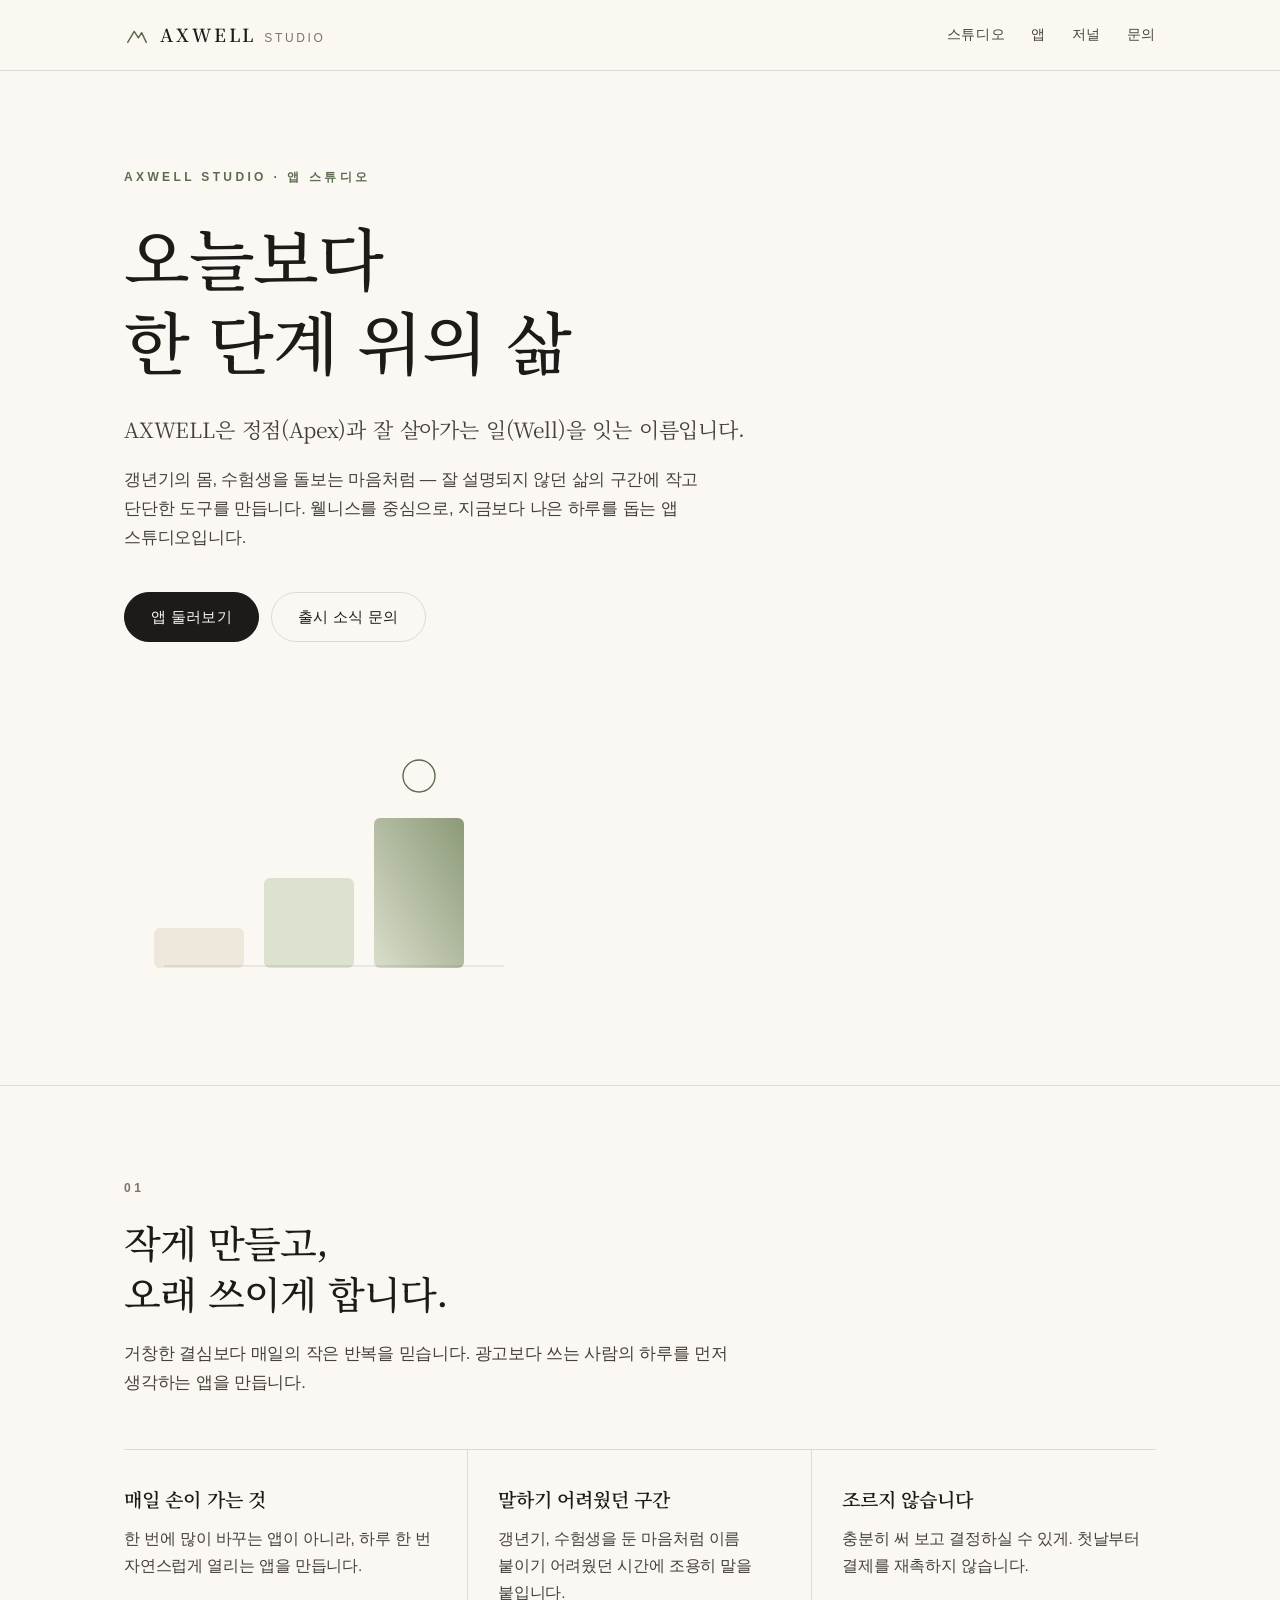
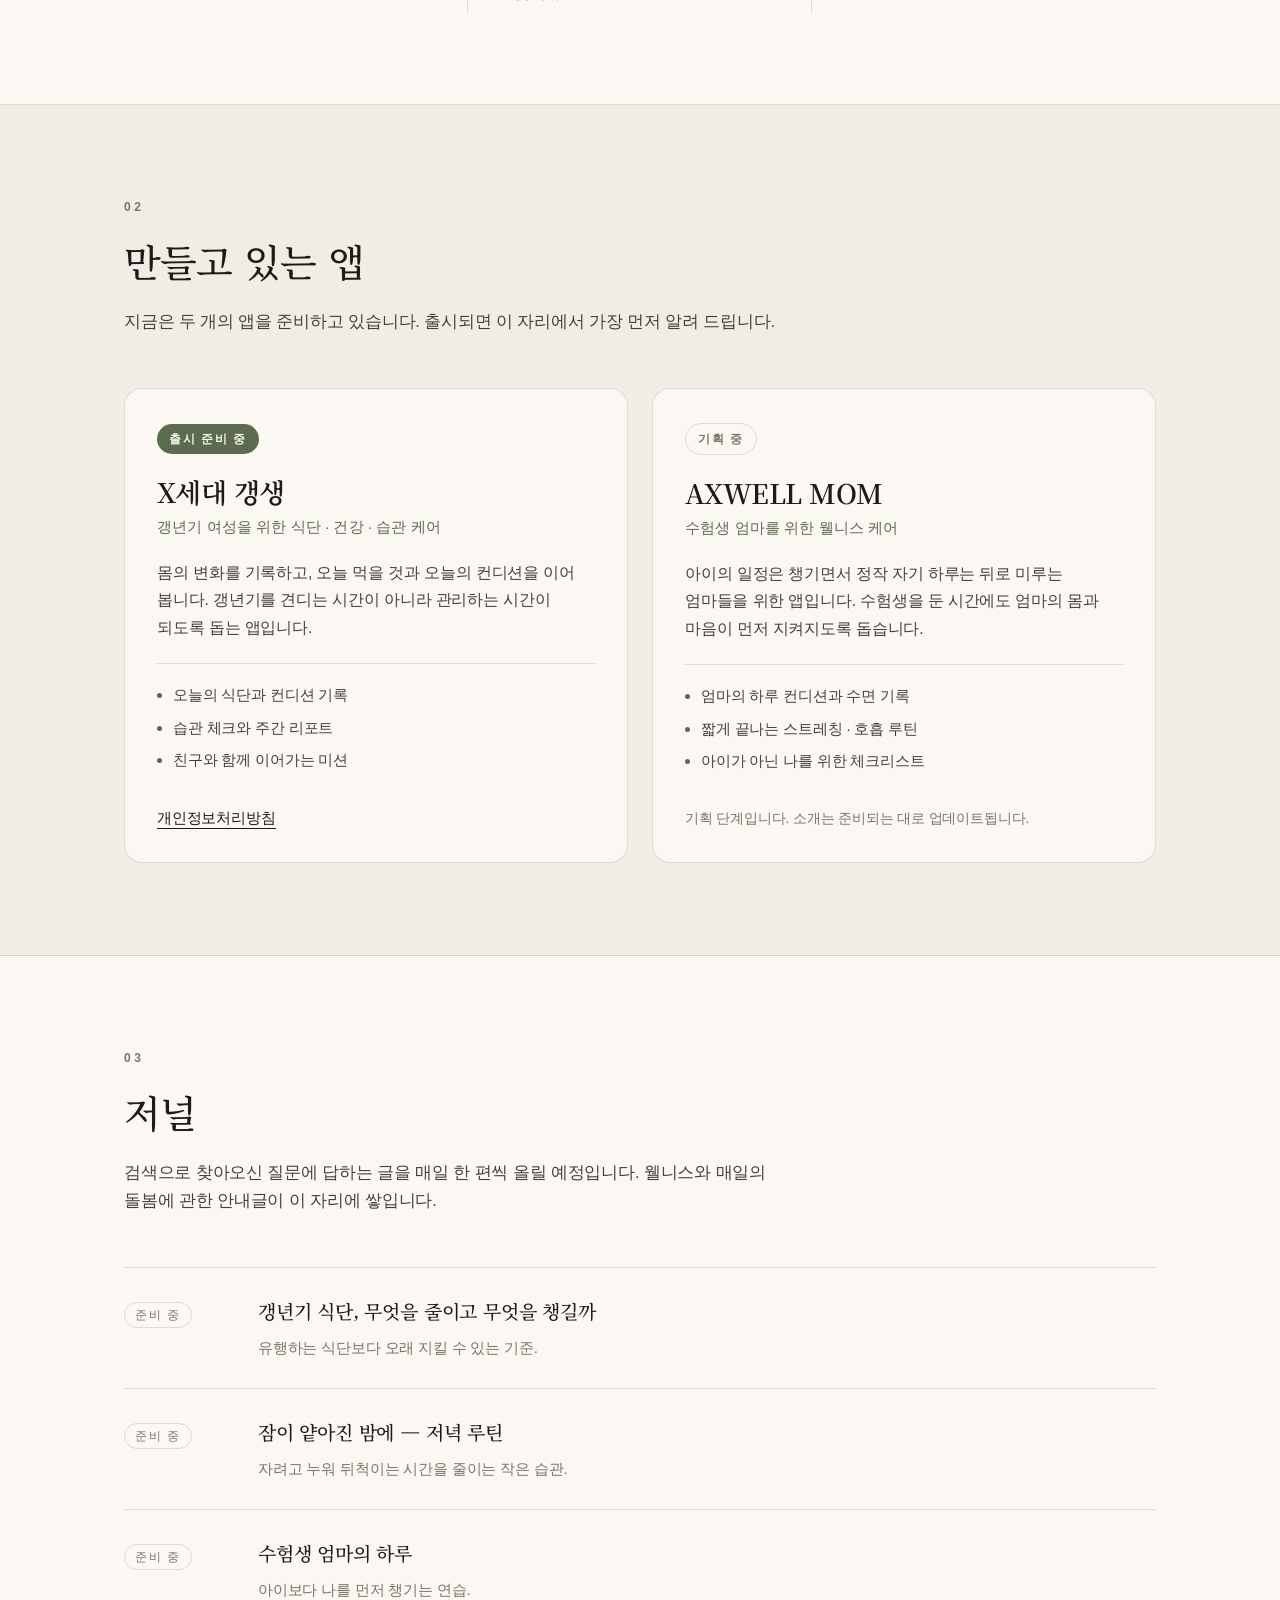
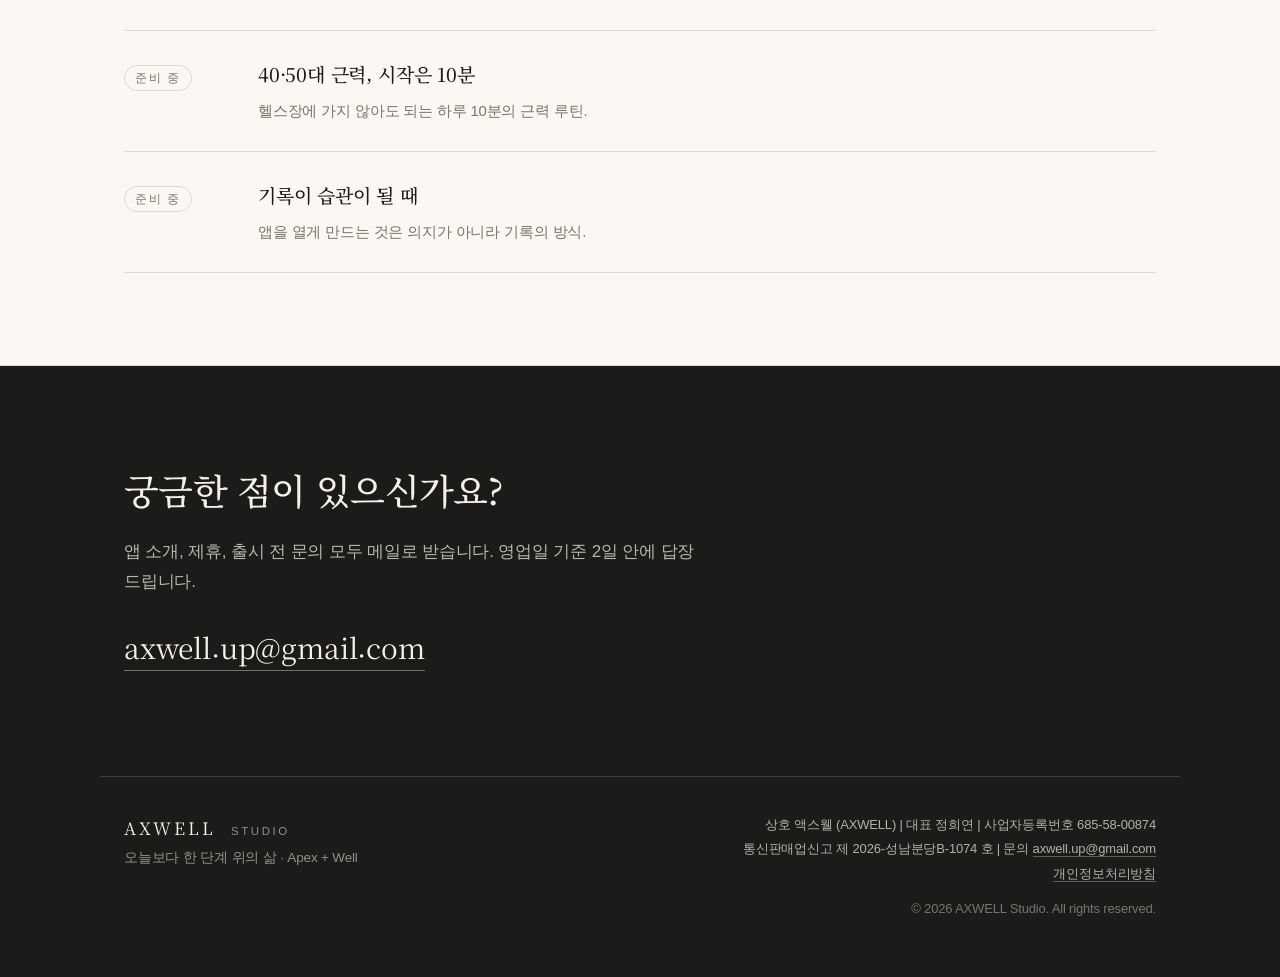
==== index.html @ 2b5341ce "AXWELL Studio website" ====
<!DOCTYPE html>
<html lang="ko">
<head>
<meta charset="utf-8">
<meta name="viewport" content="width=device-width, initial-scale=1">
<title>AXWELL Studio — 오늘보다 한 단계 위의 삶</title>
<meta name="description" content="AXWELL Studio(액스웰)는 웰니스를 중심으로 지금보다 나은 삶을 돕는 앱 스튜디오입니다. 갱년기 여성을 위한 식단·건강·습관 케어 앱 'X세대 갱생'과 수험생 엄마를 위한 웰니스 케어 앱 'AXWELL MOM'을 만들고 있습니다.">
<meta name="keywords" content="AXWELL, 액스웰, AXWELL Studio, 웰니스, 갱년기, 갱년기 식단, X세대 갱생, 수험생 엄마, 건강 습관">
<meta name="author" content="AXWELL Studio">
<meta name="robots" content="index, follow">
<link rel="canonical" href="https://axwellstudio.com/">
<meta name="theme-color" content="#FBF8F3">

<!-- Open Graph -->
<meta property="og:type" content="website">
<meta property="og:site_name" content="AXWELL Studio">
<meta property="og:title" content="AXWELL Studio — 오늘보다 한 단계 위의 삶">
<meta property="og:description" content="웰니스를 중심으로 지금보다 나은 삶을 돕는 앱 스튜디오. 갱년기 케어 앱 'X세대 갱생', 수험생 엄마를 위한 'AXWELL MOM'.">
<meta property="og:url" content="https://axwellstudio.com/">
<meta property="og:locale" content="ko_KR">
<meta property="og:image" content="https://axwellstudio.com/og-image.png">
<meta property="og:image:alt" content="AXWELL Studio — 오늘보다 한 단계 위의 삶">
<meta name="twitter:card" content="summary_large_image">
<meta name="twitter:title" content="AXWELL Studio — 오늘보다 한 단계 위의 삶">
<meta name="twitter:description" content="웰니스를 중심으로 지금보다 나은 삶을 돕는 앱 스튜디오.">
<meta name="twitter:image" content="https://axwellstudio.com/og-image.png">

<link rel="icon" href="/favicon.svg" type="image/svg+xml">
<link rel="apple-touch-icon" href="/favicon.svg">
<link rel="preconnect" href="https://fonts.googleapis.com">
<link rel="preconnect" href="https://fonts.gstatic.com" crossorigin>
<link rel="stylesheet" href="https://fonts.googleapis.com/css2?family=Noto+Serif+KR:wght@400;500;600&display=swap">
<link rel="stylesheet" href="/styles.css">

<script type="application/ld+json">
{
  "@context": "https://schema.org",
  "@type": "Organization",
  "name": "AXWELL Studio",
  "alternateName": "액스웰",
  "url": "https://axwellstudio.com/",
  "email": "axwell.up@gmail.com",
  "slogan": "오늘보다 한 단계 위의 삶",
  "description": "웰니스를 중심으로 지금보다 나은 삶을 돕는 앱 스튜디오",
  "founder": { "@type": "Person", "name": "정희연" },
  "identifier": "685-58-00874",
  "logo": "https://axwellstudio.com/favicon.svg"
}
</script>
</head>
<body>
<a class="skip" href="#main">본문으로 건너뛰기</a>

<header class="site-header">
  <div class="wrap header-inner">
    <a class="wordmark" href="/" aria-label="AXWELL Studio 홈">
      <span class="mark" aria-hidden="true">
        <svg viewBox="0 0 28 28" width="26" height="26" role="presentation">
          <path d="M4 22 L11 10 L15.5 17 L19 11.5 L24 22" fill="none" stroke="currentColor" stroke-width="1.6" stroke-linecap="round" stroke-linejoin="round"/>
        </svg>
      </span>
      <span class="wordmark-text">AXWELL<em>Studio</em></span>
    </a>
    <nav class="nav" aria-label="주요 메뉴">
      <a href="#studio">스튜디오</a>
      <a href="#apps">앱</a>
      <a href="#journal">저널</a>
      <a href="#contact">문의</a>
    </nav>
  </div>
</header>

<main id="main">

  <section class="hero">
    <div class="wrap hero-inner">
      <p class="eyebrow">AXWELL STUDIO · 앱 스튜디오</p>
      <h1>오늘보다<br>한 단계 위의 삶</h1>
      <p class="hero-lead">AXWELL은 정점(Apex)과 잘 살아가는 일(Well)을 잇는 이름입니다.</p>
      <p class="hero-body">
        갱년기의 몸, 수험생을 돌보는 마음처럼 — 잘 설명되지 않던 삶의 구간에 작고 단단한 도구를 만듭니다.
        웰니스를 중심으로, 지금보다 나은 하루를 돕는 앱 스튜디오입니다.
      </p>
      <div class="hero-actions">
        <a class="btn btn-solid" href="#apps">앱 둘러보기</a>
        <a class="btn btn-ghost" href="mailto:axwell.up@gmail.com?subject=%5BAXWELL%5D%20%EC%B6%9C%EC%8B%9C%20%EC%86%8C%EC%8B%9D%20%EB%AC%B8%EC%9D%98">출시 소식 문의</a>
      </div>

      <figure class="hero-graphic" aria-hidden="true">
        <svg viewBox="0 0 420 300" role="presentation">
          <defs>
            <linearGradient id="g1" x1="0" y1="1" x2="1" y2="0">
              <stop offset="0" stop-color="#D9DECB"/>
              <stop offset="1" stop-color="#8C9A78"/>
            </linearGradient>
          </defs>
          <rect x="30"  y="230" width="90"  height="40" rx="6" fill="#EDE7DC"/>
          <rect x="140" y="180" width="90"  height="90" rx="6" fill="#DDE1CF"/>
          <rect x="250" y="120" width="90"  height="150" rx="6" fill="url(#g1)"/>
          <circle cx="295" cy="78" r="16" fill="none" stroke="#5C6B4F" stroke-width="1.4"/>
          <path d="M40 268 H380" stroke="rgba(28,27,25,.16)" stroke-width="1"/>
        </svg>
      </figure>
    </div>
  </section>

  <section id="studio" class="section">
    <div class="wrap">
      <div class="section-head">
        <span class="num">01</span>
        <h2>작게 만들고,<br>오래 쓰이게 합니다.</h2>
        <p class="section-lead">
          거창한 결심보다 매일의 작은 반복을 믿습니다. 광고보다 쓰는 사람의 하루를 먼저 생각하는 앱을 만듭니다.
        </p>
      </div>
      <ul class="principles">
        <li>
          <h3>매일 손이 가는 것</h3>
          <p>한 번에 많이 바꾸는 앱이 아니라, 하루 한 번 자연스럽게 열리는 앱을 만듭니다.</p>
        </li>
        <li>
          <h3>말하기 어려웠던 구간</h3>
          <p>갱년기, 수험생을 둔 마음처럼 이름 붙이기 어려웠던 시간에 조용히 말을 붙입니다.</p>
        </li>
        <li>
          <h3>조르지 않습니다</h3>
          <p>충분히 써 보고 결정하실 수 있게. 첫날부터 결제를 재촉하지 않습니다.</p>
        </li>
      </ul>
    </div>
  </section>

  <section id="apps" class="section section-alt">
    <div class="wrap">
      <div class="section-head">
        <span class="num">02</span>
        <h2>만들고 있는 앱</h2>
        <p class="section-lead">지금은 두 개의 앱을 준비하고 있습니다. 출시되면 이 자리에서 가장 먼저 알려 드립니다.</p>
      </div>

      <div class="apps">
        <article class="app-card">
          <div class="app-top">
            <span class="tag tag-live">출시 준비 중</span>
            <h3>X세대 갱생</h3>
            <p class="app-sub">갱년기 여성을 위한 식단 · 건강 · 습관 케어</p>
          </div>
          <p class="app-body">
            몸의 변화를 기록하고, 오늘 먹을 것과 오늘의 컨디션을 이어 봅니다.
            갱년기를 견디는 시간이 아니라 관리하는 시간이 되도록 돕는 앱입니다.
          </p>
          <ul class="app-points">
            <li>오늘의 식단과 컨디션 기록</li>
            <li>습관 체크와 주간 리포트</li>
            <li>친구와 함께 이어가는 미션</li>
          </ul>
          <p class="app-links">
            <a class="link-underline" href="https://hyjeong97.github.io/x-gaengsaeng-policy/privacy.html" target="_blank" rel="noopener">개인정보처리방침</a>
          </p>
        </article>

        <article class="app-card">
          <div class="app-top">
            <span class="tag tag-soon">기획 중</span>
            <h3>AXWELL MOM</h3>
            <p class="app-sub">수험생 엄마를 위한 웰니스 케어</p>
          </div>
          <p class="app-body">
            아이의 일정은 챙기면서 정작 자기 하루는 뒤로 미루는 엄마들을 위한 앱입니다.
            수험생을 둔 시간에도 엄마의 몸과 마음이 먼저 지켜지도록 돕습니다.
          </p>
          <ul class="app-points">
            <li>엄마의 하루 컨디션과 수면 기록</li>
            <li>짧게 끝나는 스트레칭 · 호흡 루틴</li>
            <li>아이가 아닌 나를 위한 체크리스트</li>
          </ul>
          <p class="app-links"><span class="muted-note">기획 단계입니다. 소개는 준비되는 대로 업데이트됩니다.</span></p>
        </article>
      </div>
    </div>
  </section>

  <section id="journal" class="section">
    <div class="wrap">
      <div class="section-head">
        <span class="num">03</span>
        <h2>저널</h2>
        <p class="section-lead">
          검색으로 찾아오신 질문에 답하는 글을 매일 한 편씩 올릴 예정입니다.
          웰니스와 매일의 돌봄에 관한 안내글이 이 자리에 쌓입니다.
        </p>
      </div>

      <ul class="journal-list">
        <li>
          <span class="journal-status">준비 중</span>
          <h3>갱년기 식단, 무엇을 줄이고 무엇을 챙길까</h3>
          <p>유행하는 식단보다 오래 지킬 수 있는 기준.</p>
        </li>
        <li>
          <span class="journal-status">준비 중</span>
          <h3>잠이 얕아진 밤에 — 저녁 루틴</h3>
          <p>자려고 누워 뒤척이는 시간을 줄이는 작은 습관.</p>
        </li>
        <li>
          <span class="journal-status">준비 중</span>
          <h3>수험생 엄마의 하루</h3>
          <p>아이보다 나를 먼저 챙기는 연습.</p>
        </li>
        <li>
          <span class="journal-status">준비 중</span>
          <h3>40·50대 근력, 시작은 10분</h3>
          <p>헬스장에 가지 않아도 되는 하루 10분의 근력 루틴.</p>
        </li>
        <li>
          <span class="journal-status">준비 중</span>
          <h3>기록이 습관이 될 때</h3>
          <p>앱을 열게 만드는 것은 의지가 아니라 기록의 방식.</p>
        </li>
      </ul>
    </div>
  </section>

  <section id="contact" class="section section-contact">
    <div class="wrap contact-inner">
      <h2>궁금한 점이 있으신가요?</h2>
      <p>앱 소개, 제휴, 출시 전 문의 모두 메일로 받습니다. 영업일 기준 2일 안에 답장 드립니다.</p>
      <p class="contact-mail"><a href="mailto:axwell.up@gmail.com">axwell.up@gmail.com</a></p>
    </div>
  </section>

</main>

<footer class="site-footer">
  <div class="wrap footer-inner">
    <div class="footer-brand">
      <p class="footer-wordmark">AXWELL <span>Studio</span></p>
      <p class="footer-slogan">오늘보다 한 단계 위의 삶 · Apex + Well</p>
    </div>
    <div class="footer-legal">
      <p>상호 액스웰 (AXWELL) | 대표 정희연 | 사업자등록번호 685-58-00874</p>
      <p>통신판매업신고 제 2026-성남분당B-1074 호 | 문의 <a href="mailto:axwell.up@gmail.com">axwell.up@gmail.com</a></p>
      <p><a href="https://hyjeong97.github.io/x-gaengsaeng-policy/privacy.html" target="_blank" rel="noopener">개인정보처리방침</a></p>
      <p class="copyright">© 2026 AXWELL Studio. All rights reserved.</p>
    </div>
  </div>
</footer>

</body>
</html>
---- styles.css ----
:root{
  --ink:#1C1B19;
  --ink-soft:#45413A;
  --muted:#7B7468;
  --paper:#FBF8F3;
  --paper-alt:#F2EDE4;
  --accent:#5C6B4F;
  --accent-soft:#E6EADB;
  --line:rgba(28,27,25,.13);
  --serif:"Noto Serif KR","Nanum Myeongjo","Apple SD Gothic Neo",serif;
  --sans:"Pretendard","Apple SD Gothic Neo","Malgun Gothic",-apple-system,BlinkMacSystemFont,"Segoe UI",Roboto,sans-serif;
  --wrap:1080px;
}

*,*::before,*::after{box-sizing:border-box}

html{-webkit-text-size-adjust:100%;scroll-behavior:smooth}
@media (prefers-reduced-motion:reduce){
  html{scroll-behavior:auto}
  *{animation:none!important;transition:none!important}
}

body{
  margin:0;
  background:var(--paper);
  color:var(--ink);
  font-family:var(--sans);
  font-size:17px;
  line-height:1.75;
  letter-spacing:-.01em;
  -webkit-font-smoothing:antialiased;
  word-break:keep-all;
  overflow-wrap:break-word;
}

.wrap{max-width:var(--wrap);margin:0 auto;padding:0 24px}

a{color:inherit}
a:focus-visible{outline:2px solid var(--accent);outline-offset:4px;border-radius:2px}

.skip{
  position:absolute;left:-9999px;top:0;background:var(--ink);color:#fff;
  padding:10px 16px;z-index:99;text-decoration:none;font-size:14px;
}
.skip:focus{left:12px;top:12px}

/* ---------- header ---------- */
.site-header{
  position:sticky;top:0;z-index:50;
  background:rgba(251,248,243,.86);
  backdrop-filter:saturate(140%) blur(10px);
  border-bottom:1px solid var(--line);
}
.header-inner{display:flex;align-items:center;justify-content:space-between;height:70px}
.wordmark{display:inline-flex;align-items:center;gap:10px;text-decoration:none}
.mark{color:var(--accent);display:inline-flex}
.wordmark-text{
  font-family:var(--serif);
  font-size:18px;letter-spacing:.16em;font-weight:600;
}
.wordmark-text em{
  font-style:normal;font-family:var(--sans);font-weight:500;
  font-size:12px;letter-spacing:.22em;text-transform:uppercase;
  color:var(--muted);margin-left:8px;
}
.nav{display:flex;gap:26px}
.nav a{
  text-decoration:none;font-size:14px;letter-spacing:.04em;color:var(--ink-soft);
  padding:4px 0;border-bottom:1px solid transparent;
}
.nav a:hover{border-bottom-color:var(--ink);color:var(--ink)}

/* ---------- hero ---------- */
.hero{padding:96px 0 88px;position:relative;overflow:hidden}
.hero::after{
  content:"";position:absolute;inset:auto 0 0 0;height:1px;background:var(--line);
}
.hero-inner{position:relative}
.eyebrow{
  font-size:12px;letter-spacing:.28em;text-transform:uppercase;
  color:var(--accent);margin:0 0 26px;font-weight:600;
}
.hero h1{
  font-family:var(--serif);
  font-weight:500;
  font-size:clamp(38px,7vw,68px);
  line-height:1.24;
  letter-spacing:-.02em;
  margin:0 0 28px;
  max-width:16em;
}
.hero-lead{
  font-family:var(--serif);
  font-size:clamp(17px,2.2vw,21px);
  color:var(--ink-soft);
  margin:0 0 18px;
  max-width:34em;
}
.hero-body{
  color:var(--ink-soft);font-size:16.5px;max-width:36em;margin:0 0 40px;
}
.hero-actions{display:flex;flex-wrap:wrap;gap:12px}
.btn{
  display:inline-flex;align-items:center;justify-content:center;
  min-height:50px;padding:0 26px;border-radius:999px;
  text-decoration:none;font-size:15px;letter-spacing:.02em;
  transition:background-color .18s ease,color .18s ease,border-color .18s ease;
}
.btn-solid{background:var(--ink);color:#FBF8F3;border:1px solid var(--ink)}
.btn-solid:hover{background:#000;border-color:#000}
.btn-ghost{color:var(--ink);border:1px solid var(--line);background:transparent}
.btn-ghost:hover{border-color:var(--ink)}

.hero-graphic{
  margin:56px 0 0;
  max-width:420px;
}
.hero-graphic svg{width:100%;height:auto;display:block}

/* ---------- sections ---------- */
.section{padding:92px 0;border-bottom:1px solid var(--line)}
.section-alt{background:var(--paper-alt)}
.section-head{max-width:44em;margin-bottom:52px}
.num{
  display:block;font-size:12px;letter-spacing:.3em;color:var(--muted);
  margin-bottom:18px;font-weight:600;
}
.section-head h2{
  font-family:var(--serif);font-weight:500;
  font-size:clamp(27px,3.6vw,38px);line-height:1.34;
  letter-spacing:-.02em;margin:0 0 20px;
}
.section-lead{color:var(--ink-soft);margin:0;font-size:16.5px;max-width:40em}

/* principles */
.principles{
  list-style:none;padding:0;margin:0;
  display:grid;grid-template-columns:repeat(3,1fr);gap:0;
  border-top:1px solid var(--line);
}
.principles li{padding:32px 30px 6px 0;border-right:1px solid var(--line)}
.principles li:last-child{border-right:0;padding-right:0}
.principles li + li{padding-left:30px}
.principles h3{
  font-family:var(--serif);font-weight:600;font-size:19px;margin:0 0 10px;letter-spacing:-.01em;
}
.principles p{margin:0;color:var(--ink-soft);font-size:15.5px}

/* apps */
.apps{display:grid;grid-template-columns:1fr 1fr;gap:24px}
.app-card{
  background:var(--paper);border:1px solid var(--line);border-radius:18px;
  padding:34px 32px 30px;display:flex;flex-direction:column;
}
.tag{
  display:inline-block;font-size:11.5px;letter-spacing:.14em;font-weight:600;
  padding:5px 12px;border-radius:999px;margin-bottom:20px;
}
.tag-live{background:var(--accent);color:#F7F5EE}
.tag-soon{background:transparent;color:var(--muted);border:1px solid var(--line)}
.app-card h3{
  font-family:var(--serif);font-weight:600;font-size:27px;letter-spacing:-.02em;
  margin:0 0 6px;line-height:1.3;
}
.app-sub{color:var(--accent);font-size:14.5px;margin:0 0 18px;letter-spacing:.01em}
.app-body{margin:0 0 22px;color:var(--ink-soft);font-size:15.8px}
.app-points{
  list-style:none;padding:0;margin:0 0 26px;
  border-top:1px solid var(--line);padding-top:18px;
}
.app-points li{
  position:relative;padding-left:16px;font-size:15px;color:var(--ink-soft);
  margin-bottom:6px;
}
.app-points li::before{
  content:"";position:absolute;left:0;top:.72em;width:5px;height:5px;
  border-radius:50%;background:var(--accent);
}
.app-links{margin:auto 0 0;font-size:14.5px}
.link-underline{
  color:var(--ink);text-decoration:none;border-bottom:1px solid var(--ink);
  padding-bottom:2px;
}
.link-underline:hover{color:var(--accent);border-bottom-color:var(--accent)}
.muted-note{color:var(--muted);font-size:14px}

/* journal */
.journal-list{list-style:none;padding:0;margin:0;border-top:1px solid var(--line)}
.journal-list li{
  padding:26px 0;border-bottom:1px solid var(--line);
  display:grid;grid-template-columns:110px 1fr;gap:6px 24px;align-items:baseline;
}
.journal-status{
  font-size:11.5px;letter-spacing:.14em;color:var(--muted);
  border:1px solid var(--line);border-radius:999px;
  padding:4px 10px;justify-self:start;line-height:1.4;
}
.journal-list h3{
  font-family:var(--serif);font-weight:500;font-size:19px;margin:0;letter-spacing:-.01em;
  grid-column:2;
}
.journal-list p{
  grid-column:2;margin:2px 0 0;color:var(--muted);font-size:14.8px;
}

/* contact */
.section-contact{background:var(--ink);color:#F4F1E9;border-bottom:0}
.contact-inner{max-width:var(--wrap)}
.section-contact h2{
  font-family:var(--serif);font-weight:500;
  font-size:clamp(26px,3.4vw,36px);margin:0 0 16px;letter-spacing:-.02em;
}
.section-contact p{color:rgba(244,241,233,.72);margin:0 0 12px;max-width:36em}
.contact-mail{margin-top:26px!important}
.contact-mail a{
  font-family:var(--serif);font-size:clamp(20px,3vw,28px);color:#F4F1E9;
  text-decoration:none;border-bottom:1px solid rgba(244,241,233,.4);padding-bottom:3px;
}
.contact-mail a:hover{border-bottom-color:#F4F1E9}

/* footer */
.site-footer{background:var(--ink);color:rgba(244,241,233,.7);padding:0 0 56px}
.footer-inner{
  display:flex;justify-content:space-between;gap:40px;flex-wrap:wrap;
  border-top:1px solid rgba(244,241,233,.16);padding-top:36px;
}
.footer-wordmark{
  font-family:var(--serif);font-size:17px;letter-spacing:.16em;color:#F4F1E9;margin:0 0 4px;
}
.footer-wordmark span{
  font-family:var(--sans);font-size:11.5px;letter-spacing:.22em;text-transform:uppercase;
  color:rgba(244,241,233,.55);margin-left:8px;
}
.footer-slogan{margin:0;font-size:13.5px;color:rgba(244,241,233,.55)}
.footer-legal{font-size:13px;line-height:1.9;text-align:right}
.footer-legal p{margin:0}
.footer-legal a{color:inherit;text-decoration:none;border-bottom:1px solid rgba(244,241,233,.3)}
.footer-legal a:hover{color:#F4F1E9}
.copyright{margin-top:10px!important;color:rgba(244,241,233,.42)}

/* 404 */
.error-page{
  min-height:62vh;display:flex;flex-direction:column;justify-content:center;
  padding:90px 0;
}
.error-page h1{
  font-family:var(--serif);font-weight:500;font-size:clamp(32px,6vw,52px);
  margin:0 0 18px;letter-spacing:-.02em;line-height:1.3;
}
.error-page p{color:var(--ink-soft);margin:0 0 32px;max-width:32em}

/* ---------- responsive ---------- */
@media (max-width:860px){
  .principles{grid-template-columns:1fr}
  .principles li,
  .principles li + li{
    border-right:0;border-bottom:1px solid var(--line);
    padding:26px 0;
  }
  .principles li:last-child{border-bottom:0}
  .apps{grid-template-columns:1fr}
  .footer-inner{flex-direction:column;gap:24px}
  .footer-legal{text-align:left}
}
@media (max-width:640px){
  body{font-size:16px}
  .nav{gap:16px}
  .nav a{font-size:13px}
  .header-inner{height:62px}
  .hero{padding:64px 0 60px}
  .hero-graphic{margin-top:40px}
  .section{padding:64px 0}
  .section-head{margin-bottom:36px}
  .journal-list li{grid-template-columns:1fr;gap:8px}
  .journal-list h3,.journal-list p{grid-column:1}
  .btn{width:100%}
  .hero-actions{gap:10px}
}
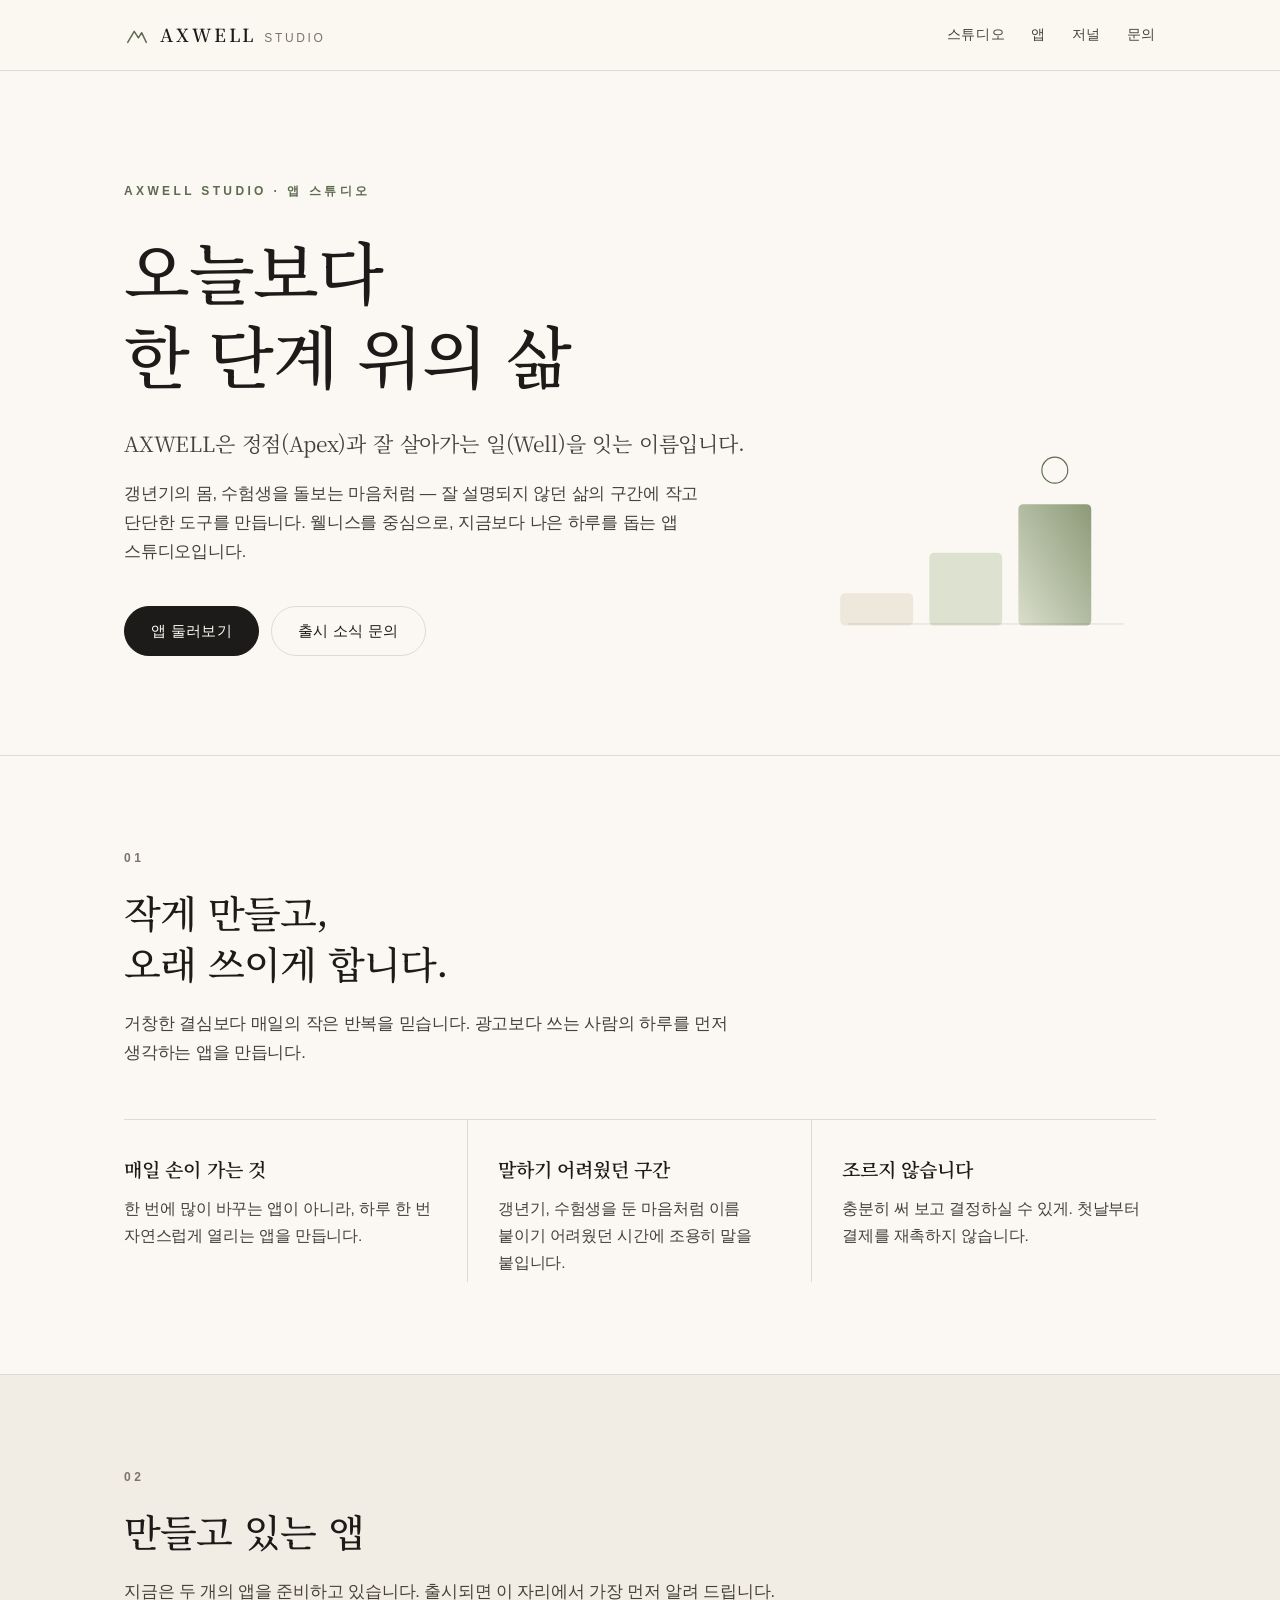
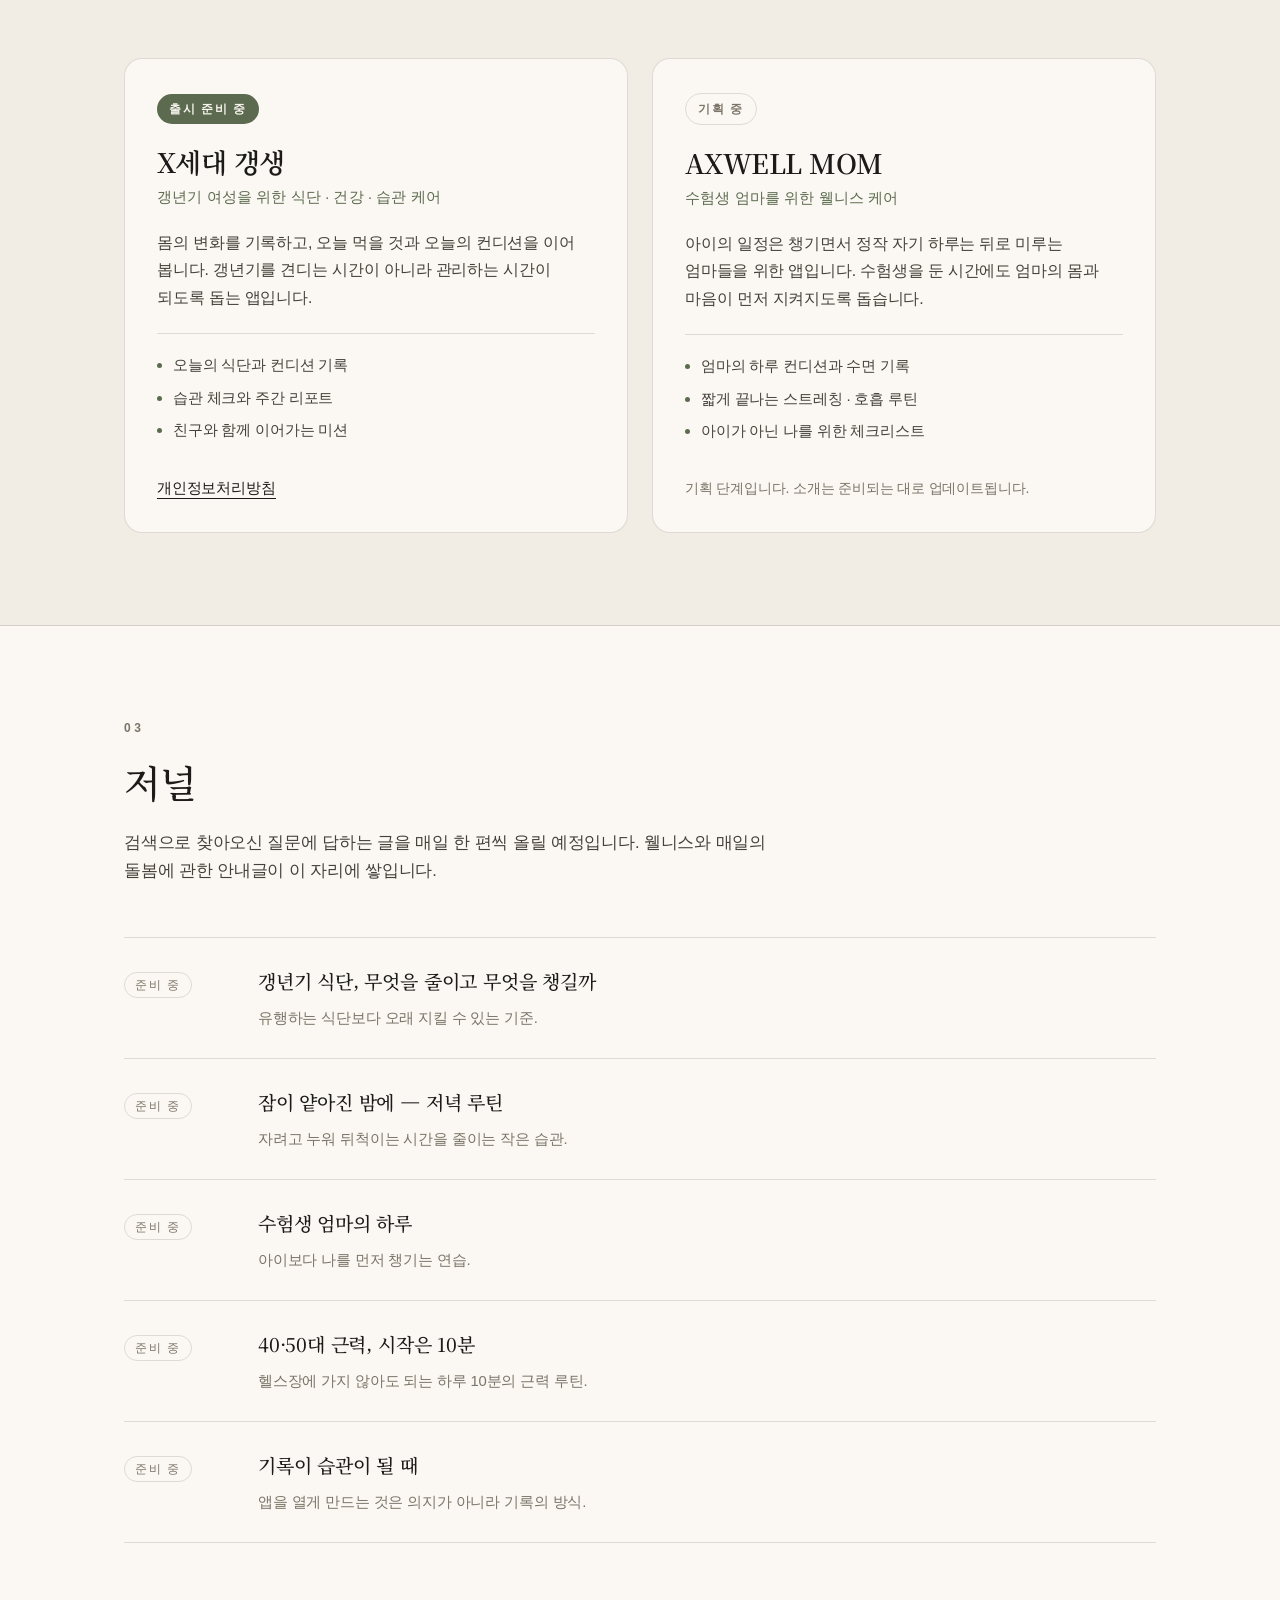
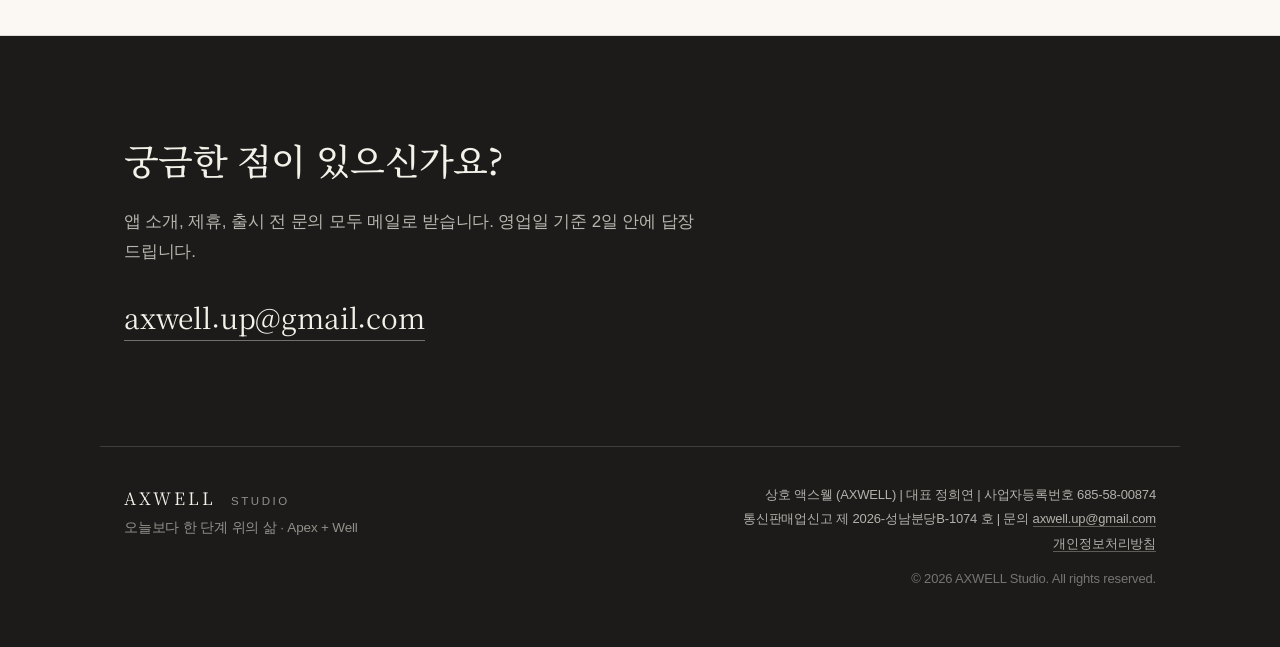
==== commit 7ec110a9: "히어로 레이아웃 2단 조정" ====
--- a/index.html
+++ b/index.html
@@ -74,6 +74,7 @@
 
   <section class="hero">
     <div class="wrap hero-inner">
+      <div class="hero-copy">
       <p class="eyebrow">AXWELL STUDIO · 앱 스튜디오</p>
       <h1>오늘보다<br>한 단계 위의 삶</h1>
       <p class="hero-lead">AXWELL은 정점(Apex)과 잘 살아가는 일(Well)을 잇는 이름입니다.</p>
@@ -84,6 +85,7 @@
       <div class="hero-actions">
         <a class="btn btn-solid" href="#apps">앱 둘러보기</a>
         <a class="btn btn-ghost" href="mailto:axwell.up@gmail.com?subject=%5BAXWELL%5D%20%EC%B6%9C%EC%8B%9C%20%EC%86%8C%EC%8B%9D%20%EB%AC%B8%EC%9D%98">출시 소식 문의</a>
+      </div>
       </div>
 
       <figure class="hero-graphic" aria-hidden="true">
--- a/styles.css
+++ b/styles.css
@@ -116,6 +116,16 @@
   max-width:420px;
 }
 .hero-graphic svg{width:100%;height:auto;display:block}
+
+@media (min-width:900px){
+  .hero{padding:110px 0 100px}
+  .hero-inner{
+    display:grid;grid-template-columns:minmax(0,1fr) 340px;
+    column-gap:64px;align-items:end;
+  }
+  .hero-copy{grid-column:1;grid-row:1}
+  .hero-graphic{grid-column:2;grid-row:1;margin:0 0 6px;max-width:none}
+}
 
 /* ---------- sections ---------- */
 .section{padding:92px 0;border-bottom:1px solid var(--line)}
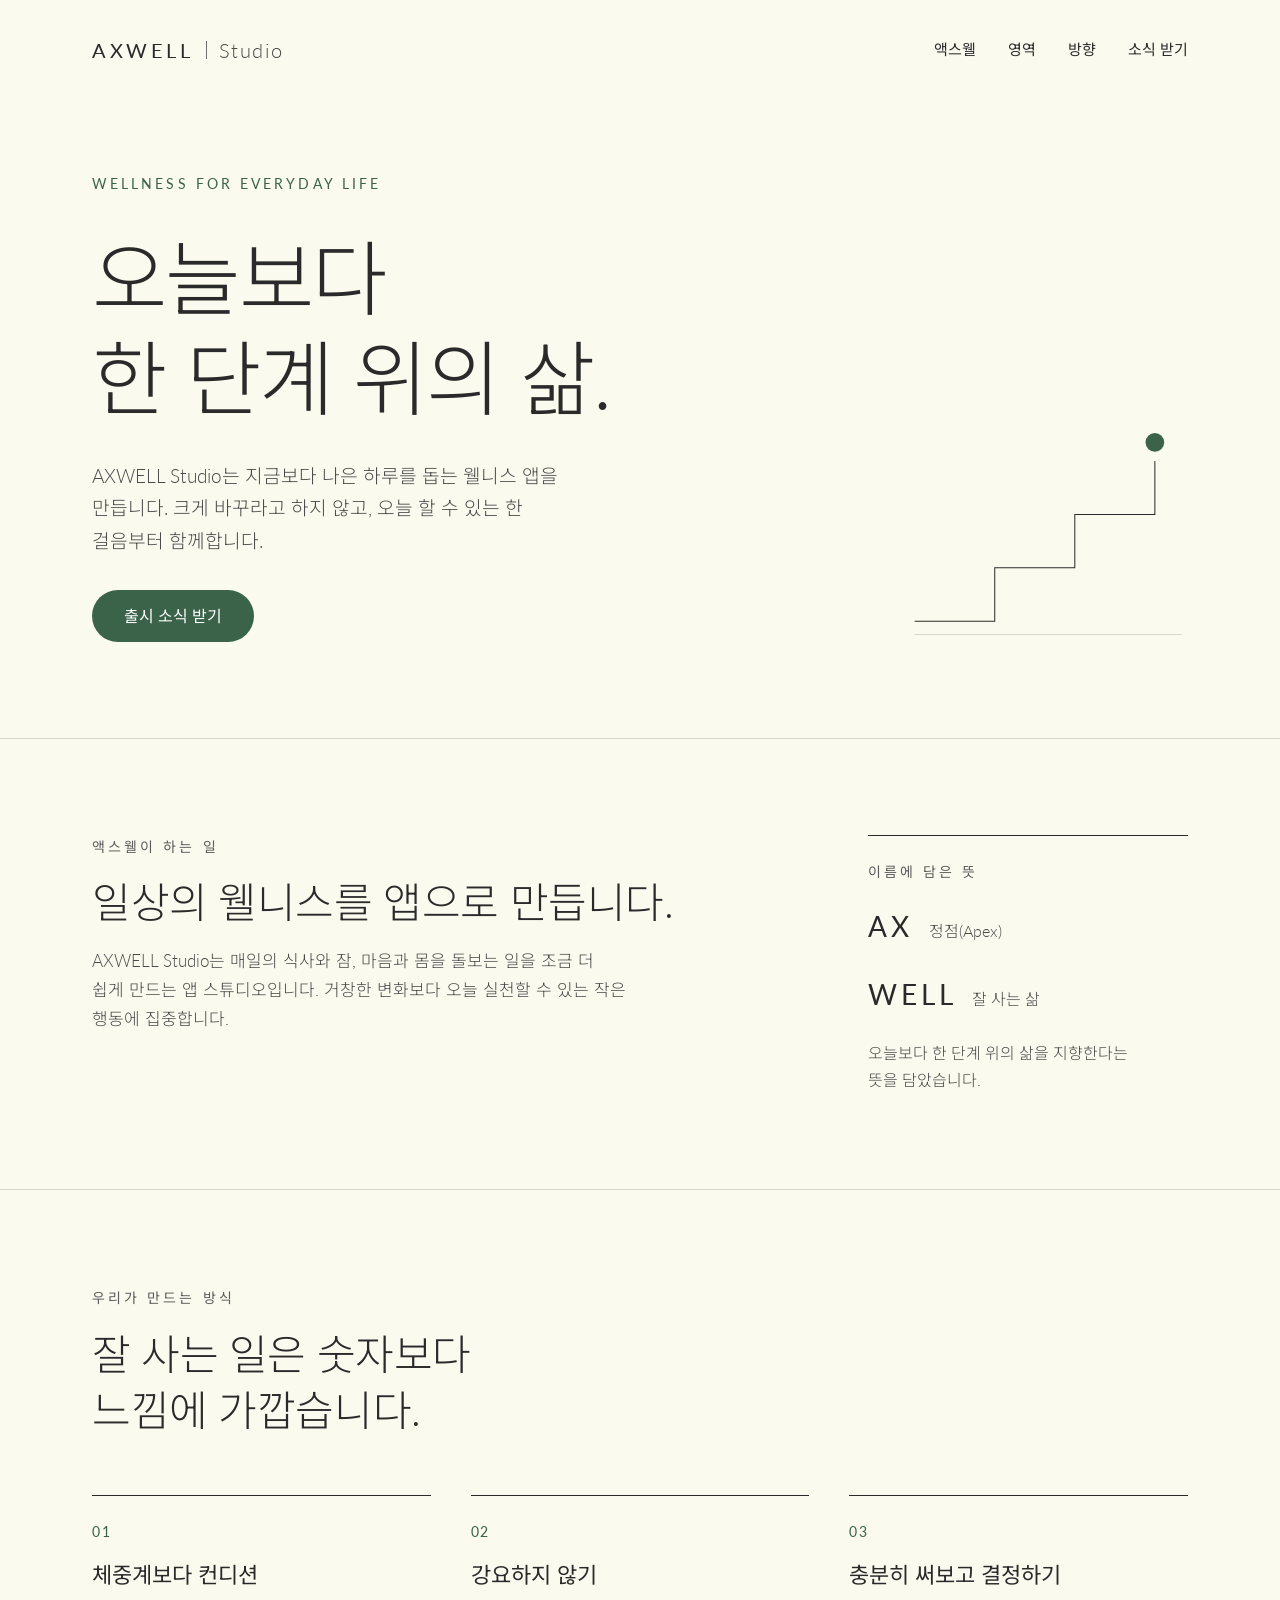
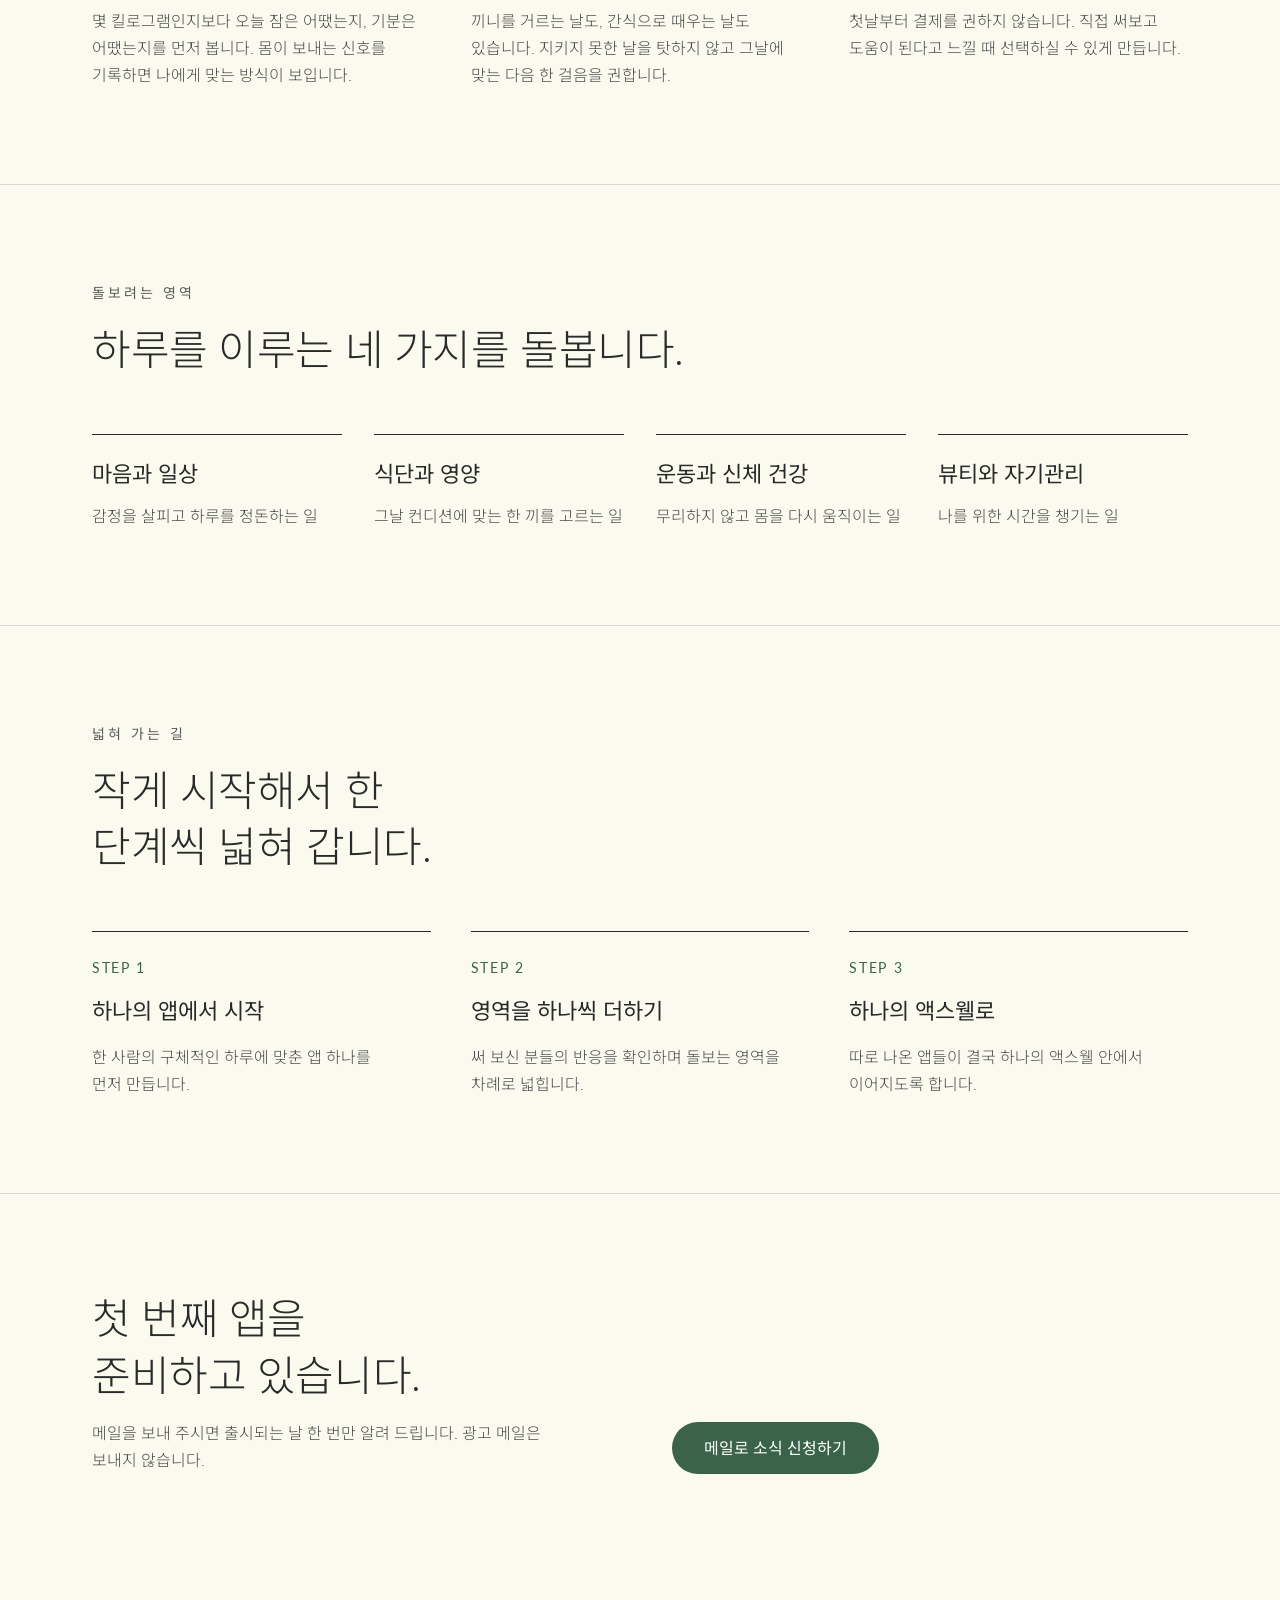
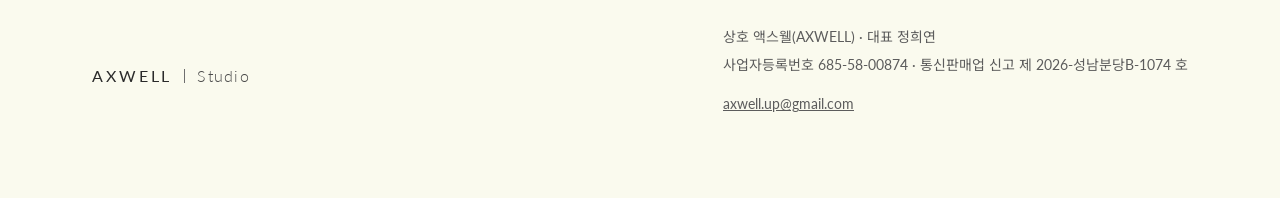
==== commit 34bc3a4c: "메인 페이지를 확정 시안(A)으로 교체 - 회사 방향성 중심 구성: 하는 일, 이름의 뜻, 만드는 방식, 돌보려는 영역, 넓혀 가는 길 - 앱 이름과 저널 섹션 제거 (검색용 설명" ====
--- a/index.html
+++ b/index.html
@@ -4,33 +4,48 @@
 <meta charset="utf-8">
 <meta name="viewport" content="width=device-width, initial-scale=1">
 <title>AXWELL Studio — 오늘보다 한 단계 위의 삶</title>
-<meta name="description" content="AXWELL Studio(액스웰)는 웰니스를 중심으로 지금보다 나은 삶을 돕는 앱 스튜디오입니다. 갱년기 여성을 위한 식단·건강·습관 케어 앱 'X세대 갱생'과 수험생 엄마를 위한 웰니스 케어 앱 'AXWELL MOM'을 만들고 있습니다.">
-<meta name="keywords" content="AXWELL, 액스웰, AXWELL Studio, 웰니스, 갱년기, 갱년기 식단, X세대 갱생, 수험생 엄마, 건강 습관">
+<meta name="description" content="AXWELL Studio(액스웰)는 일상의 웰니스를 돕는 앱을 만드는 스튜디오입니다. 마음과 일상, 식단과 영양, 운동과 신체 건강, 뷰티와 자기관리를 돌봅니다.">
 <meta name="author" content="AXWELL Studio">
 <meta name="robots" content="index, follow">
 <link rel="canonical" href="https://axwellstudio.com/">
-<meta name="theme-color" content="#FBF8F3">
-
-<!-- Open Graph -->
+<meta name="theme-color" content="#FAFAEE">
+
 <meta property="og:type" content="website">
 <meta property="og:site_name" content="AXWELL Studio">
 <meta property="og:title" content="AXWELL Studio — 오늘보다 한 단계 위의 삶">
-<meta property="og:description" content="웰니스를 중심으로 지금보다 나은 삶을 돕는 앱 스튜디오. 갱년기 케어 앱 'X세대 갱생', 수험생 엄마를 위한 'AXWELL MOM'.">
+<meta property="og:description" content="일상의 웰니스를 돕는 앱을 만드는 스튜디오.">
 <meta property="og:url" content="https://axwellstudio.com/">
 <meta property="og:locale" content="ko_KR">
 <meta property="og:image" content="https://axwellstudio.com/og-image.png">
 <meta property="og:image:alt" content="AXWELL Studio — 오늘보다 한 단계 위의 삶">
 <meta name="twitter:card" content="summary_large_image">
 <meta name="twitter:title" content="AXWELL Studio — 오늘보다 한 단계 위의 삶">
-<meta name="twitter:description" content="웰니스를 중심으로 지금보다 나은 삶을 돕는 앱 스튜디오.">
+<meta name="twitter:description" content="일상의 웰니스를 돕는 앱을 만드는 스튜디오.">
 <meta name="twitter:image" content="https://axwellstudio.com/og-image.png">
 
 <link rel="icon" href="/favicon.svg" type="image/svg+xml">
 <link rel="apple-touch-icon" href="/favicon.svg">
 <link rel="preconnect" href="https://fonts.googleapis.com">
 <link rel="preconnect" href="https://fonts.gstatic.com" crossorigin>
-<link rel="stylesheet" href="https://fonts.googleapis.com/css2?family=Noto+Serif+KR:wght@400;500;600&display=swap">
-<link rel="stylesheet" href="/styles.css">
+<link href="https://fonts.googleapis.com/css2?family=Lato:wght@300;400;700&family=Noto+Sans+KR:wght@300;400;500;700&display=swap" rel="stylesheet">
+<style>
+body{margin:0;background:#FAFAEE}
+a{color:#2A2A2A}a:hover{color:#3A6349}
+@keyframes ax-blur-in{from{opacity:0;filter:blur(14px);transform:translateY(0.35em)}}
+@keyframes ax-fade-up{from{opacity:0;transform:translateY(18px)}}
+@keyframes ax-draw{from{stroke-dashoffset:1}}
+@keyframes ax-climb-x{0%{translate:-300px 0;opacity:0;animation-timing-function:linear}6%{translate:-300px 0;opacity:1;animation-timing-function:linear}30%{translate:-180px 0;animation-timing-function:linear}36%{translate:-180px 0;animation-timing-function:linear}60%{translate:-60px 0;animation-timing-function:linear}66%{translate:-60px 0;animation-timing-function:cubic-bezier(0.3,0,0.3,1)}100%{translate:0 0;opacity:1}}
+@keyframes ax-climb-y{0%{translate:0 254px}6%{translate:0 254px;animation-timing-function:cubic-bezier(0.2,0.6,0.4,1)}18%{translate:0 132px;animation-timing-function:cubic-bezier(0.6,0,0.8,0.4)}30%{translate:0 174px}36%{translate:0 174px;animation-timing-function:cubic-bezier(0.2,0.6,0.4,1)}48%{translate:0 52px;animation-timing-function:cubic-bezier(0.6,0,0.8,0.4)}60%{translate:0 94px}66%{translate:0 94px;animation-timing-function:cubic-bezier(0.2,0.7,0.3,1)}90%{translate:0 -8px;animation-timing-function:ease-in-out}100%{translate:0 0}}
+@keyframes ax-breathe{from{scale:1}to{scale:1.14}}
+@keyframes ax-rise{from{opacity:0;transform:translateY(32px)}}
+.ax-word{display:inline-block;animation:ax-blur-in 0.9s cubic-bezier(0.2,0.7,0.2,1) both}
+.ax-fade{animation:ax-fade-up 0.9s cubic-bezier(0.2,0.7,0.2,1) both}
+.ax-line{stroke-dasharray:1;animation:ax-draw 1.8s cubic-bezier(0.6,0,0.2,1) 0.3s both}
+.ax-dot-x{animation:ax-climb-x 3.4s linear 1.3s both}
+.ax-dot{transform-box:fill-box;transform-origin:center;animation:ax-climb-y 3.4s linear 1.3s both,ax-breathe 2.6s ease-in-out 5s infinite alternate}
+@supports (animation-timeline: view()){.ax-reveal{animation:ax-rise linear both;animation-timeline:view();animation-range:entry 0% entry 45%}}
+@media (prefers-reduced-motion: reduce){.ax-word,.ax-fade,.ax-line,.ax-dot,.ax-dot-x,.ax-reveal{animation:none}}
+</style>
 
 <script type="application/ld+json">
 {
@@ -41,7 +56,7 @@
   "url": "https://axwellstudio.com/",
   "email": "axwell.up@gmail.com",
   "slogan": "오늘보다 한 단계 위의 삶",
-  "description": "웰니스를 중심으로 지금보다 나은 삶을 돕는 앱 스튜디오",
+  "description": "일상의 웰니스를 돕는 앱을 만드는 스튜디오",
   "founder": { "@type": "Person", "name": "정희연" },
   "identifier": "685-58-00874",
   "logo": "https://axwellstudio.com/favicon.svg"
@@ -49,204 +64,170 @@
 </script>
 </head>
 <body>
-<a class="skip" href="#main">본문으로 건너뛰기</a>
-
-<header class="site-header">
-  <div class="wrap header-inner">
-    <a class="wordmark" href="/" aria-label="AXWELL Studio 홈">
-      <span class="mark" aria-hidden="true">
-        <svg viewBox="0 0 28 28" width="26" height="26" role="presentation">
-          <path d="M4 22 L11 10 L15.5 17 L19 11.5 L24 22" fill="none" stroke="currentColor" stroke-width="1.6" stroke-linecap="round" stroke-linejoin="round"/>
-        </svg>
-      </span>
-      <span class="wordmark-text">AXWELL<em>Studio</em></span>
-    </a>
-    <nav class="nav" aria-label="주요 메뉴">
-      <a href="#studio">스튜디오</a>
-      <a href="#apps">앱</a>
-      <a href="#journal">저널</a>
-      <a href="#contact">문의</a>
-    </nav>
-  </div>
+<div style="background: #FAFAEE; color: #2A2A2A; font-family: 'Lato', 'Noto Sans KR', 'Apple SD Gothic Neo', 'Malgun Gothic', sans-serif; font-weight: 300; line-height: 1.7; word-break: keep-all; overflow-wrap: break-word">
+
+<header style="max-width: 1160px; margin: 0 auto; padding: 28px 32px; box-sizing: border-box; display: flex; flex-wrap: wrap; align-items: center; justify-content: space-between; gap: 16px 32px">
+<a href="#main" style="display: flex; align-items: center; gap: 12px; text-decoration: none; min-height: 44px">
+<span style="font-size: 20px; font-weight: 400; letter-spacing: 0.18em; color: #2A2A2A">AXWELL</span>
+<span aria-hidden="true" style="width: 1px; height: 18px; background: #6E6E6E"></span>
+<span style="font-size: 20px; font-weight: 300; letter-spacing: 0.08em; color: #4A4A4A">Studio</span>
+</a>
+<nav aria-label="주요 메뉴" style="display: flex; flex-wrap: wrap; align-items: center; gap: 8px 32px">
+<a href="#about" style="font-size: 15px; font-weight: 400; text-decoration: none; min-height: 44px; display: flex; align-items: center">액스웰</a>
+<a href="#areas" style="font-size: 15px; font-weight: 400; text-decoration: none; min-height: 44px; display: flex; align-items: center">영역</a>
+<a href="#path" style="font-size: 15px; font-weight: 400; text-decoration: none; min-height: 44px; display: flex; align-items: center">방향</a>
+<a href="#notify" style="font-size: 15px; font-weight: 400; text-decoration: none; min-height: 44px; display: flex; align-items: center">소식 받기</a>
+</nav>
 </header>
 
 <main id="main">
 
-  <section class="hero">
-    <div class="wrap hero-inner">
-      <div class="hero-copy">
-      <p class="eyebrow">AXWELL STUDIO · 앱 스튜디오</p>
-      <h1>오늘보다<br>한 단계 위의 삶</h1>
-      <p class="hero-lead">AXWELL은 정점(Apex)과 잘 살아가는 일(Well)을 잇는 이름입니다.</p>
-      <p class="hero-body">
-        갱년기의 몸, 수험생을 돌보는 마음처럼 — 잘 설명되지 않던 삶의 구간에 작고 단단한 도구를 만듭니다.
-        웰니스를 중심으로, 지금보다 나은 하루를 돕는 앱 스튜디오입니다.
-      </p>
-      <div class="hero-actions">
-        <a class="btn btn-solid" href="#apps">앱 둘러보기</a>
-        <a class="btn btn-ghost" href="mailto:axwell.up@gmail.com?subject=%5BAXWELL%5D%20%EC%B6%9C%EC%8B%9C%20%EC%86%8C%EC%8B%9D%20%EB%AC%B8%EC%9D%98">출시 소식 문의</a>
-      </div>
-      </div>
-
-      <figure class="hero-graphic" aria-hidden="true">
-        <svg viewBox="0 0 420 300" role="presentation">
-          <defs>
-            <linearGradient id="g1" x1="0" y1="1" x2="1" y2="0">
-              <stop offset="0" stop-color="#D9DECB"/>
-              <stop offset="1" stop-color="#8C9A78"/>
-            </linearGradient>
-          </defs>
-          <rect x="30"  y="230" width="90"  height="40" rx="6" fill="#EDE7DC"/>
-          <rect x="140" y="180" width="90"  height="90" rx="6" fill="#DDE1CF"/>
-          <rect x="250" y="120" width="90"  height="150" rx="6" fill="url(#g1)"/>
-          <circle cx="295" cy="78" r="16" fill="none" stroke="#5C6B4F" stroke-width="1.4"/>
-          <path d="M40 268 H380" stroke="rgba(28,27,25,.16)" stroke-width="1"/>
-        </svg>
-      </figure>
-    </div>
-  </section>
-
-  <section id="studio" class="section">
-    <div class="wrap">
-      <div class="section-head">
-        <span class="num">01</span>
-        <h2>작게 만들고,<br>오래 쓰이게 합니다.</h2>
-        <p class="section-lead">
-          거창한 결심보다 매일의 작은 반복을 믿습니다. 광고보다 쓰는 사람의 하루를 먼저 생각하는 앱을 만듭니다.
-        </p>
-      </div>
-      <ul class="principles">
-        <li>
-          <h3>매일 손이 가는 것</h3>
-          <p>한 번에 많이 바꾸는 앱이 아니라, 하루 한 번 자연스럽게 열리는 앱을 만듭니다.</p>
-        </li>
-        <li>
-          <h3>말하기 어려웠던 구간</h3>
-          <p>갱년기, 수험생을 둔 마음처럼 이름 붙이기 어려웠던 시간에 조용히 말을 붙입니다.</p>
-        </li>
-        <li>
-          <h3>조르지 않습니다</h3>
-          <p>충분히 써 보고 결정하실 수 있게. 첫날부터 결제를 재촉하지 않습니다.</p>
-        </li>
-      </ul>
-    </div>
-  </section>
-
-  <section id="apps" class="section section-alt">
-    <div class="wrap">
-      <div class="section-head">
-        <span class="num">02</span>
-        <h2>만들고 있는 앱</h2>
-        <p class="section-lead">지금은 두 개의 앱을 준비하고 있습니다. 출시되면 이 자리에서 가장 먼저 알려 드립니다.</p>
-      </div>
-
-      <div class="apps">
-        <article class="app-card">
-          <div class="app-top">
-            <span class="tag tag-live">출시 준비 중</span>
-            <h3>X세대 갱생</h3>
-            <p class="app-sub">갱년기 여성을 위한 식단 · 건강 · 습관 케어</p>
-          </div>
-          <p class="app-body">
-            몸의 변화를 기록하고, 오늘 먹을 것과 오늘의 컨디션을 이어 봅니다.
-            갱년기를 견디는 시간이 아니라 관리하는 시간이 되도록 돕는 앱입니다.
-          </p>
-          <ul class="app-points">
-            <li>오늘의 식단과 컨디션 기록</li>
-            <li>습관 체크와 주간 리포트</li>
-            <li>친구와 함께 이어가는 미션</li>
-          </ul>
-          <p class="app-links">
-            <a class="link-underline" href="https://hyjeong97.github.io/x-gaengsaeng-policy/privacy.html" target="_blank" rel="noopener">개인정보처리방침</a>
-          </p>
-        </article>
-
-        <article class="app-card">
-          <div class="app-top">
-            <span class="tag tag-soon">기획 중</span>
-            <h3>AXWELL MOM</h3>
-            <p class="app-sub">수험생 엄마를 위한 웰니스 케어</p>
-          </div>
-          <p class="app-body">
-            아이의 일정은 챙기면서 정작 자기 하루는 뒤로 미루는 엄마들을 위한 앱입니다.
-            수험생을 둔 시간에도 엄마의 몸과 마음이 먼저 지켜지도록 돕습니다.
-          </p>
-          <ul class="app-points">
-            <li>엄마의 하루 컨디션과 수면 기록</li>
-            <li>짧게 끝나는 스트레칭 · 호흡 루틴</li>
-            <li>아이가 아닌 나를 위한 체크리스트</li>
-          </ul>
-          <p class="app-links"><span class="muted-note">기획 단계입니다. 소개는 준비되는 대로 업데이트됩니다.</span></p>
-        </article>
-      </div>
-    </div>
-  </section>
-
-  <section id="journal" class="section">
-    <div class="wrap">
-      <div class="section-head">
-        <span class="num">03</span>
-        <h2>저널</h2>
-        <p class="section-lead">
-          검색으로 찾아오신 질문에 답하는 글을 매일 한 편씩 올릴 예정입니다.
-          웰니스와 매일의 돌봄에 관한 안내글이 이 자리에 쌓입니다.
-        </p>
-      </div>
-
-      <ul class="journal-list">
-        <li>
-          <span class="journal-status">준비 중</span>
-          <h3>갱년기 식단, 무엇을 줄이고 무엇을 챙길까</h3>
-          <p>유행하는 식단보다 오래 지킬 수 있는 기준.</p>
-        </li>
-        <li>
-          <span class="journal-status">준비 중</span>
-          <h3>잠이 얕아진 밤에 — 저녁 루틴</h3>
-          <p>자려고 누워 뒤척이는 시간을 줄이는 작은 습관.</p>
-        </li>
-        <li>
-          <span class="journal-status">준비 중</span>
-          <h3>수험생 엄마의 하루</h3>
-          <p>아이보다 나를 먼저 챙기는 연습.</p>
-        </li>
-        <li>
-          <span class="journal-status">준비 중</span>
-          <h3>40·50대 근력, 시작은 10분</h3>
-          <p>헬스장에 가지 않아도 되는 하루 10분의 근력 루틴.</p>
-        </li>
-        <li>
-          <span class="journal-status">준비 중</span>
-          <h3>기록이 습관이 될 때</h3>
-          <p>앱을 열게 만드는 것은 의지가 아니라 기록의 방식.</p>
-        </li>
-      </ul>
-    </div>
-  </section>
-
-  <section id="contact" class="section section-contact">
-    <div class="wrap contact-inner">
-      <h2>궁금한 점이 있으신가요?</h2>
-      <p>앱 소개, 제휴, 출시 전 문의 모두 메일로 받습니다. 영업일 기준 2일 안에 답장 드립니다.</p>
-      <p class="contact-mail"><a href="mailto:axwell.up@gmail.com">axwell.up@gmail.com</a></p>
-    </div>
-  </section>
+<section style="max-width: 1160px; margin: 0 auto; padding: 72px 32px 96px; box-sizing: border-box; min-height: 560px; display: flex; flex-wrap: wrap; align-items: flex-end; gap: 48px 64px">
+<div style="flex: 999 1 520px; min-width: 0; display: flex; flex-direction: column; gap: 32px">
+<p style="margin: 0; font-size: 14px; font-weight: 400; letter-spacing: 0.22em; color: #3A6349">WELLNESS FOR EVERYDAY LIFE</p>
+<h1 style="margin: 0; font-size: clamp(40px, 6.4vw, 84px); font-weight: 300; line-height: 1.22; letter-spacing: -0.02em; text-wrap: balance"><span class="ax-word" style="animation-delay: 0.1s">오늘보다</span><br><span class="ax-word" style="animation-delay: 0.45s">한</span> <span class="ax-word" style="animation-delay: 0.7s">단계</span> <span class="ax-word" style="animation-delay: 0.95s">위의</span> <span class="ax-word" style="animation-delay: 1.2s">삶.</span></h1>
+<p class="ax-fade" style="animation-delay: 1.7s; margin: 0; max-width: 520px; font-size: clamp(17px, 1.5vw, 20px); color: #4A4A4A; text-wrap: pretty">AXWELL Studio는 지금보다 나은 하루를 돕는 웰니스 앱을 만듭니다. 크게 바꾸라고 하지 않고, 오늘 할 수 있는 한 걸음부터 함께합니다.</p>
+<div class="ax-fade" style="animation-delay: 2s; display: flex; flex-wrap: wrap; gap: 16px">
+<a href="#notify" style="display: inline-flex; align-items: center; justify-content: center; min-height: 52px; padding: 0 32px; box-sizing: border-box; background: #3A6349; color: #FFFFFF; font-size: 16px; font-weight: 400; text-decoration: none; border-radius: 999px">출시 소식 받기</a>
+</div>
+</div>
+<div aria-hidden="true" style="flex: 1 1 280px; max-width: 420px; min-width: 0">
+<svg viewBox="0 0 420 360" style="display: block; width: 100%; height: auto" fill="none">
+<path class="ax-line" pathLength="1" d="M10 330 H130 V250 H250 V170 H370 V90" stroke="#2A2A2A" stroke-width="1.5"></path>
+<path d="M10 350 H410" stroke="#C9C7C2" stroke-width="1"></path>
+<g class="ax-dot-x"><circle class="ax-dot" cx="370" cy="62" r="14" fill="#3A6349"></circle></g>
+</svg>
+</div>
+</section>
+
+<section id="about" style="border-top: 1px solid #D9D7D2">
+<div style="max-width: 1160px; margin: 0 auto; padding: 96px 32px; box-sizing: border-box; display: flex; flex-wrap: wrap; gap: 56px 64px">
+<div class="ax-reveal" style="flex: 999 1 480px; min-width: 0; display: flex; flex-direction: column; gap: 16px">
+<p style="margin: 0; font-size: 14px; font-weight: 400; letter-spacing: 0.22em; color: #5C5C5C">액스웰이 하는 일</p>
+<h2 style="margin: 0; font-size: clamp(28px, 3.4vw, 42px); font-weight: 300; line-height: 1.35; letter-spacing: -0.01em; text-wrap: balance">일상의 웰니스를 앱으로 만듭니다.</h2>
+<p style="margin: 0; max-width: 560px; font-size: 17px; color: #4A4A4A; text-wrap: pretty">AXWELL Studio는 매일의 식사와 잠, 마음과 몸을 돌보는 일을 조금 더 쉽게 만드는 앱 스튜디오입니다. 거창한 변화보다 오늘 실천할 수 있는 작은 행동에 집중합니다.</p>
+</div>
+<div class="ax-reveal" style="flex: 1 1 320px; min-width: 0; display: flex; flex-direction: column; gap: 20px; padding-top: 24px; border-top: 1px solid #2A2A2A">
+<p style="margin: 0; font-size: 14px; font-weight: 400; letter-spacing: 0.22em; color: #5C5C5C">이름에 담은 뜻</p>
+<div style="display: flex; flex-wrap: wrap; align-items: baseline; gap: 8px 16px">
+<span style="font-size: 28px; font-weight: 400; letter-spacing: 0.14em">AX</span>
+<span style="font-size: 16px; color: #4A4A4A">정점(Apex)</span>
+</div>
+<div style="display: flex; flex-wrap: wrap; align-items: baseline; gap: 8px 16px">
+<span style="font-size: 28px; font-weight: 400; letter-spacing: 0.14em">WELL</span>
+<span style="font-size: 16px; color: #4A4A4A">잘 사는 삶</span>
+</div>
+<p style="margin: 0; font-size: 16px; color: #4A4A4A; text-wrap: pretty">오늘보다 한 단계 위의 삶을 지향한다는 뜻을 담았습니다.</p>
+</div>
+</div>
+</section>
+
+<section id="principles" style="border-top: 1px solid #D9D7D2">
+<div style="max-width: 1160px; margin: 0 auto; padding: 96px 32px; box-sizing: border-box; display: flex; flex-direction: column; gap: 56px">
+<div class="ax-reveal" style="display: flex; flex-direction: column; gap: 16px; max-width: 640px">
+<p style="margin: 0; font-size: 14px; font-weight: 400; letter-spacing: 0.22em; color: #5C5C5C">우리가 만드는 방식</p>
+<h2 style="margin: 0; font-size: clamp(28px, 3.4vw, 42px); font-weight: 300; line-height: 1.35; letter-spacing: -0.01em; text-wrap: balance">잘 사는 일은 숫자보다 느낌에 가깝습니다.</h2>
+</div>
+<div style="display: grid; grid-template-columns: repeat(auto-fit, minmax(min(280px, 100%), 1fr)); gap: 48px 40px">
+<article class="ax-reveal" style="display: flex; flex-direction: column; gap: 16px; padding-top: 24px; border-top: 1px solid #2A2A2A">
+<p style="margin: 0; font-size: 14px; font-weight: 400; letter-spacing: 0.12em; color: #3A6349">01</p>
+<h3 style="margin: 0; font-size: 22px; font-weight: 400; line-height: 1.4">체중계보다 컨디션</h3>
+<p style="margin: 0; font-size: 16px; color: #4A4A4A; text-wrap: pretty">몇 킬로그램인지보다 오늘 잠은 어땠는지, 기분은 어땠는지를 먼저 봅니다. 몸이 보내는 신호를 기록하면 나에게 맞는 방식이 보입니다.</p>
+</article>
+<article class="ax-reveal" style="display: flex; flex-direction: column; gap: 16px; padding-top: 24px; border-top: 1px solid #2A2A2A">
+<p style="margin: 0; font-size: 14px; font-weight: 400; letter-spacing: 0.12em; color: #3A6349">02</p>
+<h3 style="margin: 0; font-size: 22px; font-weight: 400; line-height: 1.4">강요하지 않기</h3>
+<p style="margin: 0; font-size: 16px; color: #4A4A4A; text-wrap: pretty">끼니를 거르는 날도, 간식으로 때우는 날도 있습니다. 지키지 못한 날을 탓하지 않고 그날에 맞는 다음 한 걸음을 권합니다.</p>
+</article>
+<article class="ax-reveal" style="display: flex; flex-direction: column; gap: 16px; padding-top: 24px; border-top: 1px solid #2A2A2A">
+<p style="margin: 0; font-size: 14px; font-weight: 400; letter-spacing: 0.12em; color: #3A6349">03</p>
+<h3 style="margin: 0; font-size: 22px; font-weight: 400; line-height: 1.4">충분히 써보고 결정하기</h3>
+<p style="margin: 0; font-size: 16px; color: #4A4A4A; text-wrap: pretty">첫날부터 결제를 권하지 않습니다. 직접 써보고 도움이 된다고 느낄 때 선택하실 수 있게 만듭니다.</p>
+</article>
+</div>
+</div>
+</section>
+
+<section id="areas" style="border-top: 1px solid #D9D7D2">
+<div style="max-width: 1160px; margin: 0 auto; padding: 96px 32px; box-sizing: border-box; display: flex; flex-direction: column; gap: 56px">
+<div class="ax-reveal" style="display: flex; flex-direction: column; gap: 16px; max-width: 640px">
+<p style="margin: 0; font-size: 14px; font-weight: 400; letter-spacing: 0.22em; color: #5C5C5C">돌보려는 영역</p>
+<h2 style="margin: 0; font-size: clamp(28px, 3.4vw, 42px); font-weight: 300; line-height: 1.35; letter-spacing: -0.01em; text-wrap: balance">하루를 이루는 네 가지를 돌봅니다.</h2>
+</div>
+<div style="display: grid; grid-template-columns: repeat(auto-fit, minmax(min(240px, 100%), 1fr)); gap: 40px 32px">
+<article class="ax-reveal" style="display: flex; flex-direction: column; gap: 12px; padding-top: 24px; border-top: 1px solid #2A2A2A">
+<h3 style="margin: 0; font-size: 22px; font-weight: 400; line-height: 1.4">마음과 일상</h3>
+<p style="margin: 0; font-size: 16px; color: #4A4A4A; text-wrap: pretty">감정을 살피고 하루를 정돈하는 일</p>
+</article>
+<article class="ax-reveal" style="display: flex; flex-direction: column; gap: 12px; padding-top: 24px; border-top: 1px solid #2A2A2A">
+<h3 style="margin: 0; font-size: 22px; font-weight: 400; line-height: 1.4">식단과 영양</h3>
+<p style="margin: 0; font-size: 16px; color: #4A4A4A; text-wrap: pretty">그날 컨디션에 맞는 한 끼를 고르는 일</p>
+</article>
+<article class="ax-reveal" style="display: flex; flex-direction: column; gap: 12px; padding-top: 24px; border-top: 1px solid #2A2A2A">
+<h3 style="margin: 0; font-size: 22px; font-weight: 400; line-height: 1.4">운동과 신체 건강</h3>
+<p style="margin: 0; font-size: 16px; color: #4A4A4A; text-wrap: pretty">무리하지 않고 몸을 다시 움직이는 일</p>
+</article>
+<article class="ax-reveal" style="display: flex; flex-direction: column; gap: 12px; padding-top: 24px; border-top: 1px solid #2A2A2A">
+<h3 style="margin: 0; font-size: 22px; font-weight: 400; line-height: 1.4">뷰티와 자기관리</h3>
+<p style="margin: 0; font-size: 16px; color: #4A4A4A; text-wrap: pretty">나를 위한 시간을 챙기는 일</p>
+</article>
+</div>
+</div>
+</section>
+
+<section id="path" style="border-top: 1px solid #D9D7D2">
+<div style="max-width: 1160px; margin: 0 auto; padding: 96px 32px; box-sizing: border-box; display: flex; flex-direction: column; gap: 56px">
+<div class="ax-reveal" style="display: flex; flex-direction: column; gap: 16px; max-width: 640px">
+<p style="margin: 0; font-size: 14px; font-weight: 400; letter-spacing: 0.22em; color: #5C5C5C">넓혀 가는 길</p>
+<h2 style="margin: 0; font-size: clamp(28px, 3.4vw, 42px); font-weight: 300; line-height: 1.35; letter-spacing: -0.01em; text-wrap: balance">작게 시작해서 한 단계씩 넓혀 갑니다.</h2>
+</div>
+<ol style="margin: 0; padding: 0; list-style: none; display: grid; grid-template-columns: repeat(auto-fit, minmax(min(280px, 100%), 1fr)); gap: 48px 40px">
+<li class="ax-reveal" style="display: flex; flex-direction: column; gap: 16px; padding-top: 24px; border-top: 1px solid #2A2A2A">
+<p style="margin: 0; font-size: 14px; font-weight: 400; letter-spacing: 0.12em; color: #3A6349">STEP 1</p>
+<h3 style="margin: 0; font-size: 22px; font-weight: 400; line-height: 1.4">하나의 앱에서 시작</h3>
+<p style="margin: 0; font-size: 16px; color: #4A4A4A; text-wrap: pretty">한 사람의 구체적인 하루에 맞춘 앱 하나를 먼저 만듭니다.</p>
+</li>
+<li class="ax-reveal" style="display: flex; flex-direction: column; gap: 16px; padding-top: 24px; border-top: 1px solid #2A2A2A">
+<p style="margin: 0; font-size: 14px; font-weight: 400; letter-spacing: 0.12em; color: #3A6349">STEP 2</p>
+<h3 style="margin: 0; font-size: 22px; font-weight: 400; line-height: 1.4">영역을 하나씩 더하기</h3>
+<p style="margin: 0; font-size: 16px; color: #4A4A4A; text-wrap: pretty">써 보신 분들의 반응을 확인하며 돌보는 영역을 차례로 넓힙니다.</p>
+</li>
+<li class="ax-reveal" style="display: flex; flex-direction: column; gap: 16px; padding-top: 24px; border-top: 1px solid #2A2A2A">
+<p style="margin: 0; font-size: 14px; font-weight: 400; letter-spacing: 0.12em; color: #3A6349">STEP 3</p>
+<h3 style="margin: 0; font-size: 22px; font-weight: 400; line-height: 1.4">하나의 액스웰로</h3>
+<p style="margin: 0; font-size: 16px; color: #4A4A4A; text-wrap: pretty">따로 나온 앱들이 결국 하나의 액스웰 안에서 이어지도록 합니다.</p>
+</li>
+</ol>
+</div>
+</section>
+
+<section id="notify" style="border-top: 1px solid #D9D7D2">
+<div style="max-width: 1160px; margin: 0 auto; padding: 96px 32px; box-sizing: border-box; display: flex; flex-wrap: wrap; align-items: flex-end; gap: 40px 64px">
+<div class="ax-reveal" style="flex: 1 1 360px; min-width: 0; display: flex; flex-direction: column; gap: 16px">
+<h2 style="margin: 0; font-size: clamp(28px, 3.4vw, 42px); font-weight: 300; line-height: 1.35; letter-spacing: -0.01em; text-wrap: balance">첫 번째 앱을 준비하고 있습니다.</h2>
+<p style="margin: 0; font-size: 16px; color: #4A4A4A; text-wrap: pretty">메일을 보내 주시면 출시되는 날 한 번만 알려 드립니다. 광고 메일은 보내지 않습니다.</p>
+</div>
+<div style="flex: 1 1 360px; min-width: 0; display: flex; flex-wrap: wrap; align-items: center; gap: 16px">
+<a href="mailto:axwell.up@gmail.com?subject=%EC%B6%9C%EC%8B%9C%20%EC%86%8C%EC%8B%9D%20%EC%8B%A0%EC%B2%AD" style="display: inline-flex; align-items: center; justify-content: center; min-height: 52px; padding: 0 32px; box-sizing: border-box; background: #3A6349; color: #FFFFFF; font-size: 16px; font-weight: 400; text-decoration: none; border-radius: 999px">메일로 소식 신청하기</a>
+</div>
+</div>
+</section>
 
 </main>
 
-<footer class="site-footer">
-  <div class="wrap footer-inner">
-    <div class="footer-brand">
-      <p class="footer-wordmark">AXWELL <span>Studio</span></p>
-      <p class="footer-slogan">오늘보다 한 단계 위의 삶 · Apex + Well</p>
-    </div>
-    <div class="footer-legal">
-      <p>상호 액스웰 (AXWELL) | 대표 정희연 | 사업자등록번호 685-58-00874</p>
-      <p>통신판매업신고 제 2026-성남분당B-1074 호 | 문의 <a href="mailto:axwell.up@gmail.com">axwell.up@gmail.com</a></p>
-      <p><a href="https://hyjeong97.github.io/x-gaengsaeng-policy/privacy.html" target="_blank" rel="noopener">개인정보처리방침</a></p>
-      <p class="copyright">© 2026 AXWELL Studio. All rights reserved.</p>
-    </div>
-  </div>
+<footer style="max-width: 1160px; margin: 0 auto; padding: 56px 32px 72px; box-sizing: border-box; display: flex; flex-wrap: wrap; justify-content: space-between; gap: 32px 64px">
+<div style="display: flex; align-items: center; gap: 12px">
+<span style="font-size: 16px; font-weight: 400; letter-spacing: 0.18em">AXWELL</span>
+<span aria-hidden="true" style="width: 1px; height: 14px; background: #6E6E6E"></span>
+<span style="font-size: 16px; font-weight: 300; letter-spacing: 0.08em; color: #4A4A4A">Studio</span>
+</div>
+<div style="display: flex; flex-direction: column; gap: 6px; font-size: 14px; font-weight: 400; color: #5C5C5C; line-height: 1.6">
+<span>상호 액스웰(AXWELL) · 대표 정희연</span>
+<span>사업자등록번호 685-58-00874 · 통신판매업 신고 제 2026-성남분당B-1074 호</span>
+<a href="mailto:axwell.up@gmail.com" style="color: #5C5C5C; min-height: 44px; display: inline-flex; align-items: center">axwell.up@gmail.com</a>
+</div>
 </footer>
 
+</div>
 </body>
 </html>
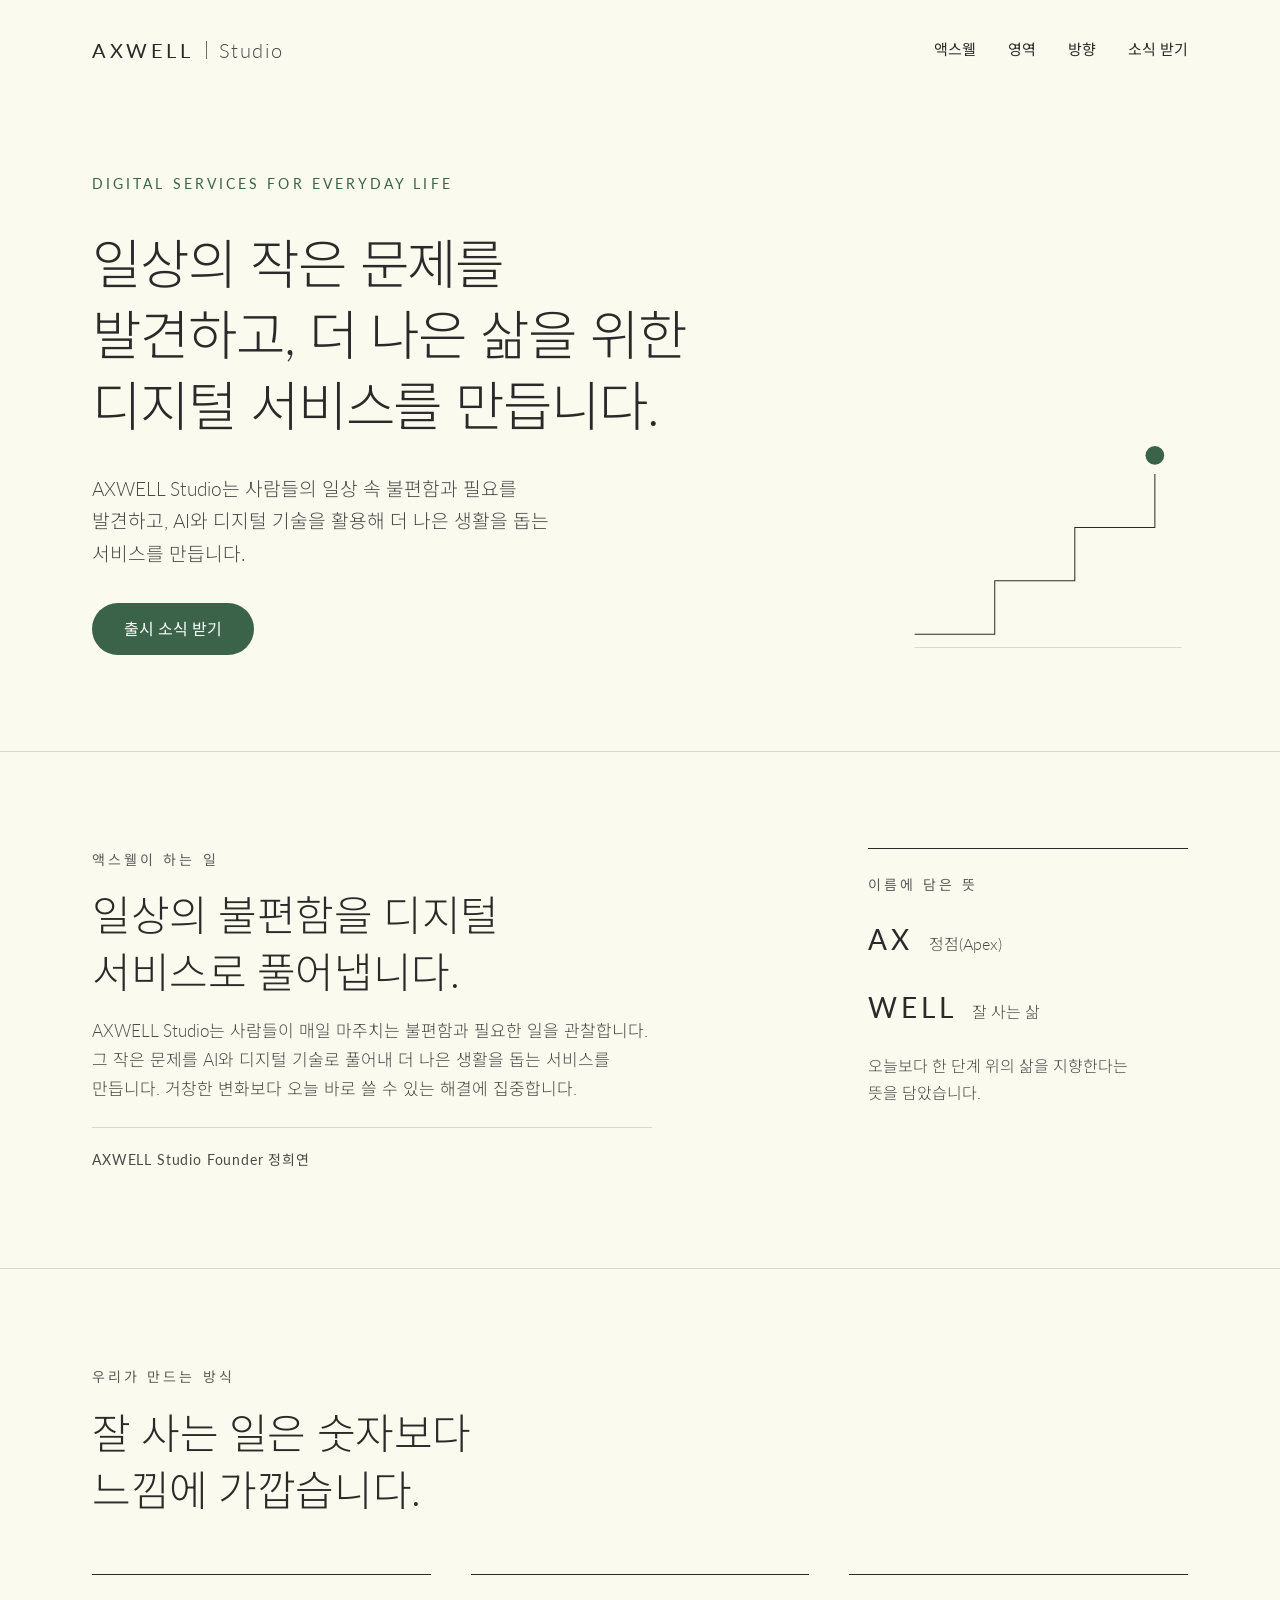
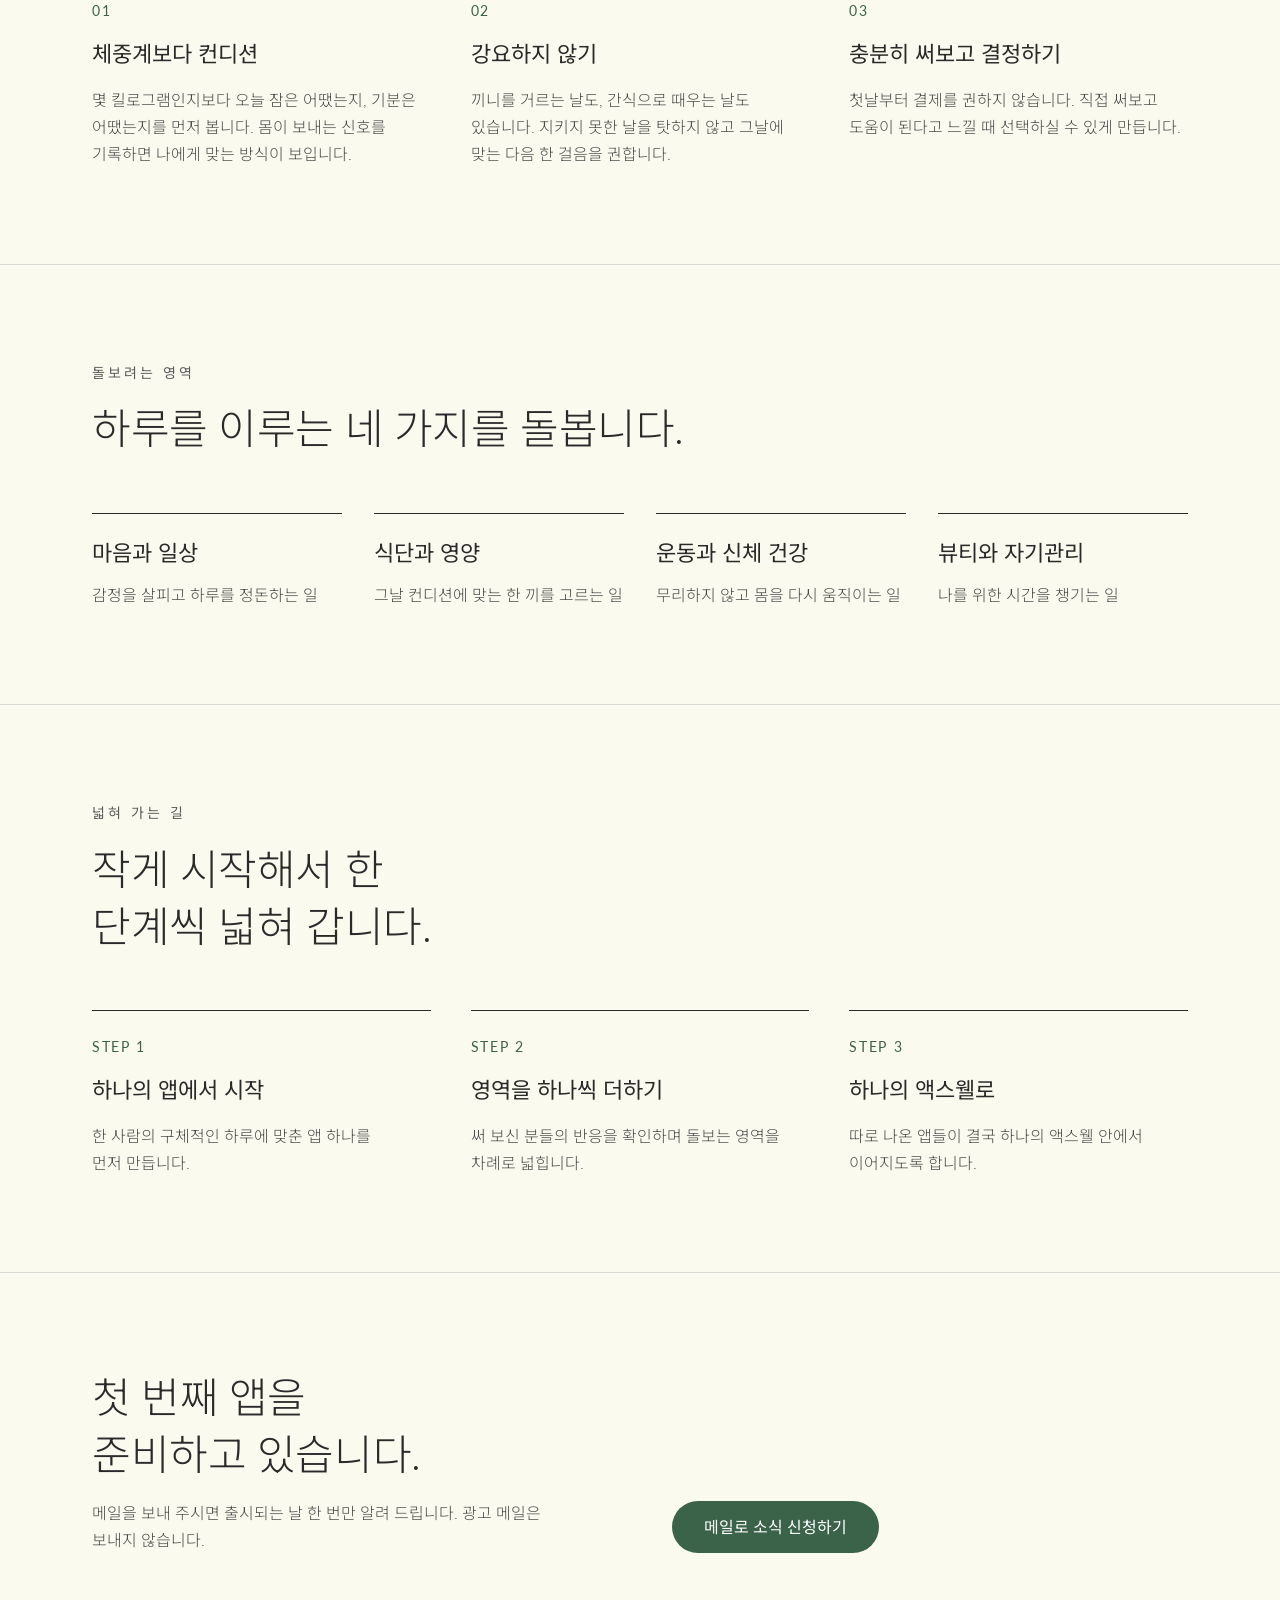
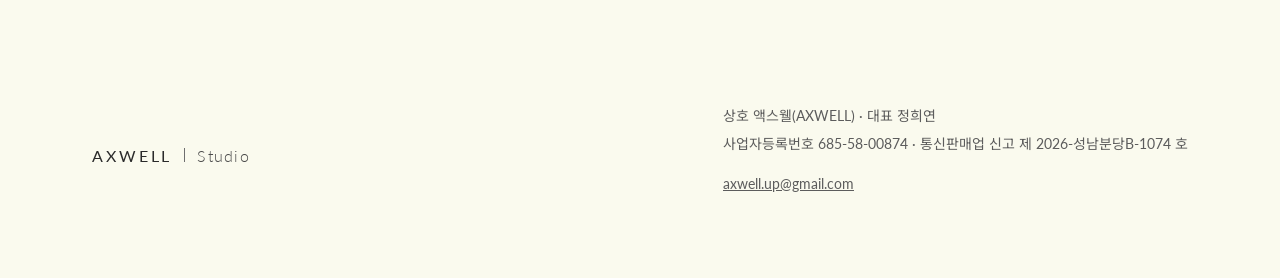
==== commit df01ef76: "홈페이지 메인·회사 소개 문구 교체, Founder 표기 추가 - 메인 슬로건을 '일상의 작은 문제를 발견하고, 더 나은 삶을 위한 디지털 서비스를 만듭니다.'로 변경하고 히어로 " ====
--- a/index.html
+++ b/index.html
@@ -3,25 +3,26 @@
 <head>
 <meta charset="utf-8">
 <meta name="viewport" content="width=device-width, initial-scale=1">
-<title>AXWELL Studio — 오늘보다 한 단계 위의 삶</title>
-<meta name="description" content="AXWELL Studio(액스웰)는 일상의 웰니스를 돕는 앱을 만드는 스튜디오입니다. 마음과 일상, 식단과 영양, 운동과 신체 건강, 뷰티와 자기관리를 돌봅니다.">
+<title>AXWELL Studio — 일상의 작은 문제를 디지털 서비스로</title>
+<meta name="description" content="AXWELL Studio(액스웰)는 사람들의 일상 속 불편함과 필요를 발견하고, AI와 디지털 기술로 더 나은 생활을 돕는 서비스를 만듭니다.">
 <meta name="author" content="AXWELL Studio">
 <meta name="robots" content="index, follow">
+<meta name="naver-site-verification" content="8a89ce2343c6ec9b13fa6e22603b1d908fdc3b7b" />
 <link rel="canonical" href="https://axwellstudio.com/">
 <meta name="theme-color" content="#FAFAEE">
 
 <meta property="og:type" content="website">
 <meta property="og:site_name" content="AXWELL Studio">
-<meta property="og:title" content="AXWELL Studio — 오늘보다 한 단계 위의 삶">
-<meta property="og:description" content="일상의 웰니스를 돕는 앱을 만드는 스튜디오.">
+<meta property="og:title" content="AXWELL Studio — 일상의 작은 문제를 디지털 서비스로">
+<meta property="og:description" content="일상의 작은 문제를 발견하고, 더 나은 삶을 위한 디지털 서비스를 만듭니다.">
 <meta property="og:url" content="https://axwellstudio.com/">
 <meta property="og:locale" content="ko_KR">
-<meta property="og:image" content="https://axwellstudio.com/og-image.png">
-<meta property="og:image:alt" content="AXWELL Studio — 오늘보다 한 단계 위의 삶">
+<meta property="og:image" content="https://axwellstudio.com/og-image.png?v=2">
+<meta property="og:image:alt" content="AXWELL Studio — 일상의 작은 문제를 디지털 서비스로">
 <meta name="twitter:card" content="summary_large_image">
-<meta name="twitter:title" content="AXWELL Studio — 오늘보다 한 단계 위의 삶">
-<meta name="twitter:description" content="일상의 웰니스를 돕는 앱을 만드는 스튜디오.">
-<meta name="twitter:image" content="https://axwellstudio.com/og-image.png">
+<meta name="twitter:title" content="AXWELL Studio — 일상의 작은 문제를 디지털 서비스로">
+<meta name="twitter:description" content="일상의 작은 문제를 발견하고, 더 나은 삶을 위한 디지털 서비스를 만듭니다.">
+<meta name="twitter:image" content="https://axwellstudio.com/og-image.png?v=2">
 
 <link rel="icon" href="/favicon.svg" type="image/svg+xml">
 <link rel="apple-touch-icon" href="/favicon.svg">
@@ -55,8 +56,8 @@
   "alternateName": "액스웰",
   "url": "https://axwellstudio.com/",
   "email": "axwell.up@gmail.com",
-  "slogan": "오늘보다 한 단계 위의 삶",
-  "description": "일상의 웰니스를 돕는 앱을 만드는 스튜디오",
+  "slogan": "일상의 작은 문제를 발견하고, 더 나은 삶을 위한 디지털 서비스를 만듭니다",
+  "description": "사람들의 일상 속 불편함과 필요를 발견하고, AI와 디지털 기술로 더 나은 생활을 돕는 서비스를 만드는 스튜디오",
   "founder": { "@type": "Person", "name": "정희연" },
   "identifier": "685-58-00874",
   "logo": "https://axwellstudio.com/favicon.svg"
@@ -84,10 +85,10 @@
 
 <section style="max-width: 1160px; margin: 0 auto; padding: 72px 32px 96px; box-sizing: border-box; min-height: 560px; display: flex; flex-wrap: wrap; align-items: flex-end; gap: 48px 64px">
 <div style="flex: 999 1 520px; min-width: 0; display: flex; flex-direction: column; gap: 32px">
-<p style="margin: 0; font-size: 14px; font-weight: 400; letter-spacing: 0.22em; color: #3A6349">WELLNESS FOR EVERYDAY LIFE</p>
-<h1 style="margin: 0; font-size: clamp(40px, 6.4vw, 84px); font-weight: 300; line-height: 1.22; letter-spacing: -0.02em; text-wrap: balance"><span class="ax-word" style="animation-delay: 0.1s">오늘보다</span><br><span class="ax-word" style="animation-delay: 0.45s">한</span> <span class="ax-word" style="animation-delay: 0.7s">단계</span> <span class="ax-word" style="animation-delay: 0.95s">위의</span> <span class="ax-word" style="animation-delay: 1.2s">삶.</span></h1>
-<p class="ax-fade" style="animation-delay: 1.7s; margin: 0; max-width: 520px; font-size: clamp(17px, 1.5vw, 20px); color: #4A4A4A; text-wrap: pretty">AXWELL Studio는 지금보다 나은 하루를 돕는 웰니스 앱을 만듭니다. 크게 바꾸라고 하지 않고, 오늘 할 수 있는 한 걸음부터 함께합니다.</p>
-<div class="ax-fade" style="animation-delay: 2s; display: flex; flex-wrap: wrap; gap: 16px">
+<p style="margin: 0; font-size: 14px; font-weight: 400; letter-spacing: 0.22em; color: #3A6349">DIGITAL SERVICES FOR EVERYDAY LIFE</p>
+<h1 style="margin: 0; font-size: clamp(30px, 4.2vw, 56px); font-weight: 300; line-height: 1.32; letter-spacing: -0.02em; text-wrap: balance"><span class="ax-word" style="animation-delay: 0.1s">일상의</span> <span class="ax-word" style="animation-delay: 0.24s">작은</span> <span class="ax-word" style="animation-delay: 0.38s">문제를</span> <span class="ax-word" style="animation-delay: 0.52s">발견하고,</span> <span class="ax-word" style="animation-delay: 0.66s">더</span> <span class="ax-word" style="animation-delay: 0.8s">나은</span> <span class="ax-word" style="animation-delay: 0.94s">삶을</span> <span class="ax-word" style="animation-delay: 1.08s">위한</span> <span class="ax-word" style="animation-delay: 1.22s">디지털</span> <span class="ax-word" style="animation-delay: 1.36s">서비스를</span> <span class="ax-word" style="animation-delay: 1.5s">만듭니다.</span></h1>
+<p class="ax-fade" style="animation-delay: 1.9s; margin: 0; max-width: 520px; font-size: clamp(17px, 1.5vw, 20px); color: #4A4A4A; text-wrap: pretty">AXWELL Studio는 사람들의 일상 속 불편함과 필요를 발견하고, AI와 디지털 기술을 활용해 더 나은 생활을 돕는 서비스를 만듭니다.</p>
+<div class="ax-fade" style="animation-delay: 2.2s; display: flex; flex-wrap: wrap; gap: 16px">
 <a href="#notify" style="display: inline-flex; align-items: center; justify-content: center; min-height: 52px; padding: 0 32px; box-sizing: border-box; background: #3A6349; color: #FFFFFF; font-size: 16px; font-weight: 400; text-decoration: none; border-radius: 999px">출시 소식 받기</a>
 </div>
 </div>
@@ -104,8 +105,9 @@
 <div style="max-width: 1160px; margin: 0 auto; padding: 96px 32px; box-sizing: border-box; display: flex; flex-wrap: wrap; gap: 56px 64px">
 <div class="ax-reveal" style="flex: 999 1 480px; min-width: 0; display: flex; flex-direction: column; gap: 16px">
 <p style="margin: 0; font-size: 14px; font-weight: 400; letter-spacing: 0.22em; color: #5C5C5C">액스웰이 하는 일</p>
-<h2 style="margin: 0; font-size: clamp(28px, 3.4vw, 42px); font-weight: 300; line-height: 1.35; letter-spacing: -0.01em; text-wrap: balance">일상의 웰니스를 앱으로 만듭니다.</h2>
-<p style="margin: 0; max-width: 560px; font-size: 17px; color: #4A4A4A; text-wrap: pretty">AXWELL Studio는 매일의 식사와 잠, 마음과 몸을 돌보는 일을 조금 더 쉽게 만드는 앱 스튜디오입니다. 거창한 변화보다 오늘 실천할 수 있는 작은 행동에 집중합니다.</p>
+<h2 style="margin: 0; font-size: clamp(28px, 3.4vw, 42px); font-weight: 300; line-height: 1.35; letter-spacing: -0.01em; text-wrap: balance">일상의 불편함을 디지털 서비스로 풀어냅니다.</h2>
+<p style="margin: 0; max-width: 560px; font-size: 17px; color: #4A4A4A; text-wrap: pretty">AXWELL Studio는 사람들이 매일 마주치는 불편함과 필요한 일을 관찰합니다. 그 작은 문제를 AI와 디지털 기술로 풀어내 더 나은 생활을 돕는 서비스를 만듭니다. 거창한 변화보다 오늘 바로 쓸 수 있는 해결에 집중합니다.</p>
+<p style="margin: 8px 0 0; padding-top: 20px; border-top: 1px solid #D9D7D2; max-width: 560px; font-size: 14px; font-weight: 400; letter-spacing: 0.06em; color: #4A4A4A">AXWELL Studio Founder 정희연</p>
 </div>
 <div class="ax-reveal" style="flex: 1 1 320px; min-width: 0; display: flex; flex-direction: column; gap: 20px; padding-top: 24px; border-top: 1px solid #2A2A2A">
 <p style="margin: 0; font-size: 14px; font-weight: 400; letter-spacing: 0.22em; color: #5C5C5C">이름에 담은 뜻</p>
